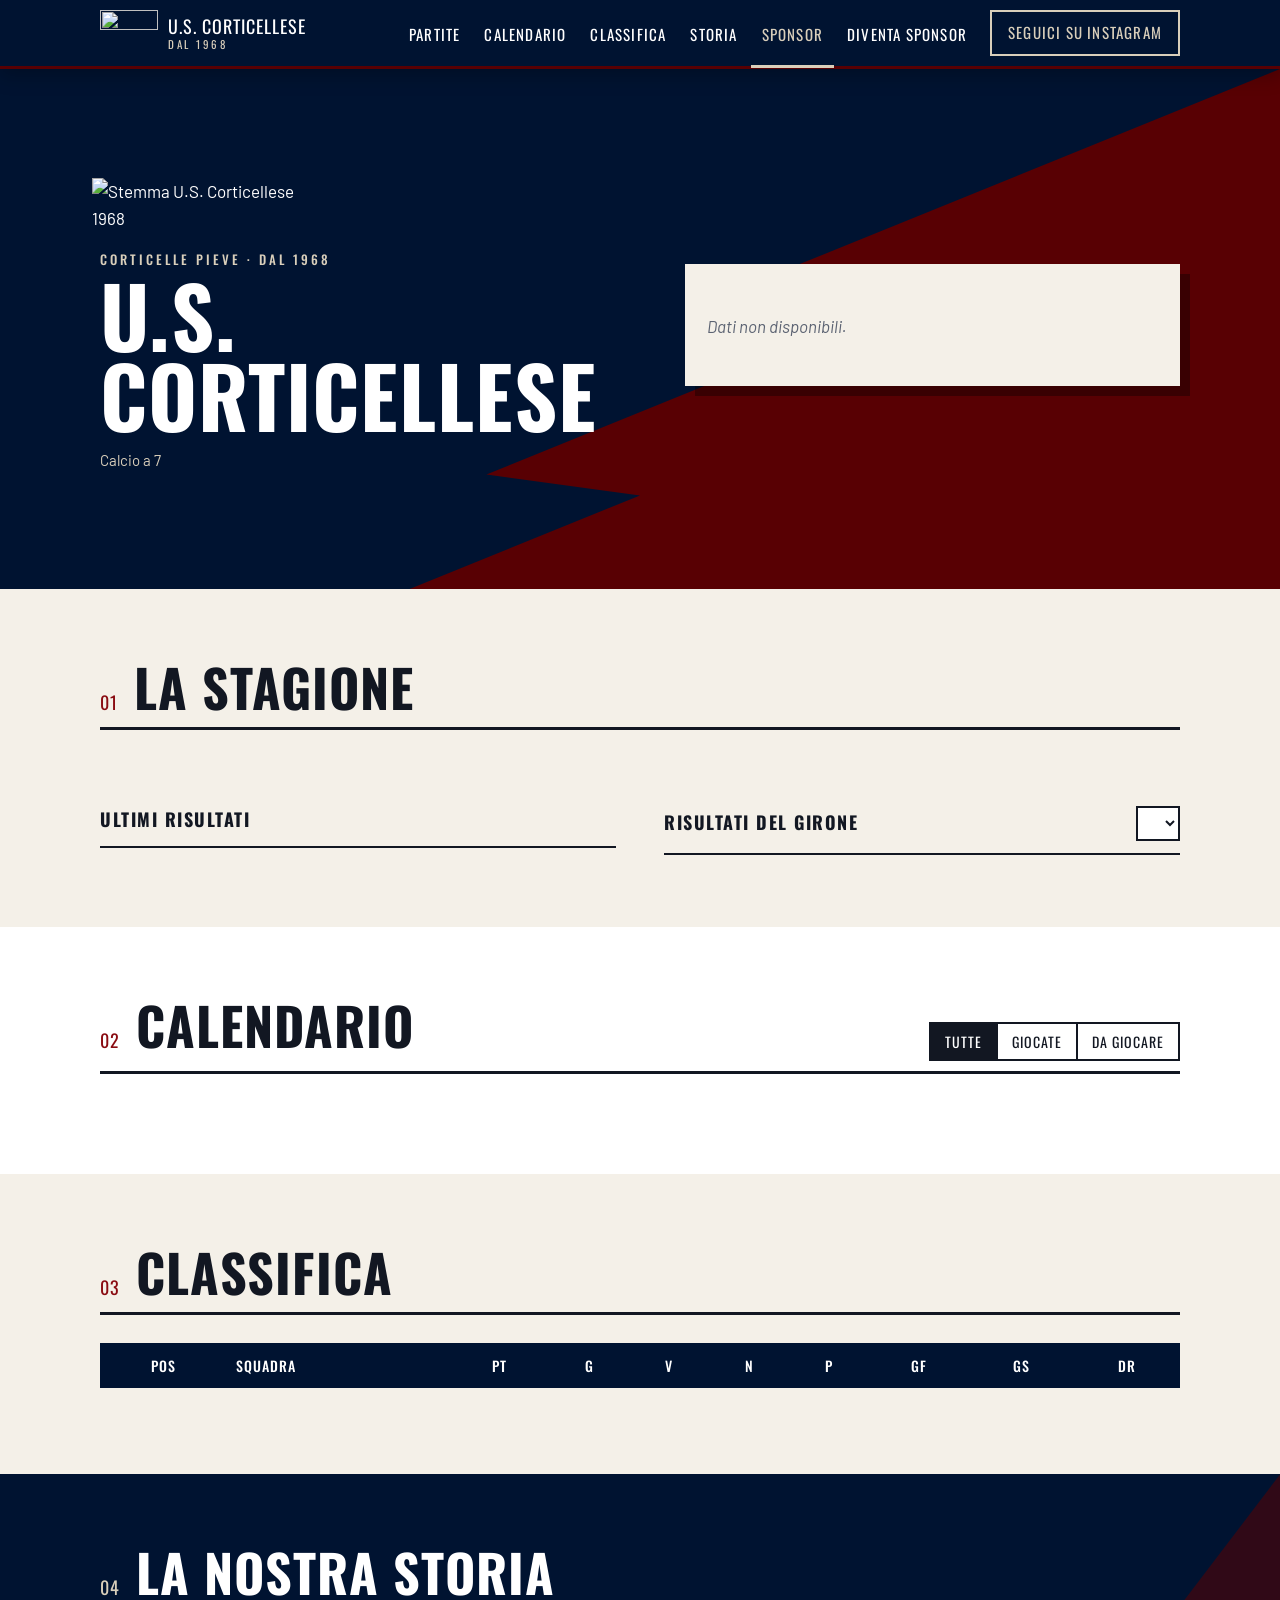
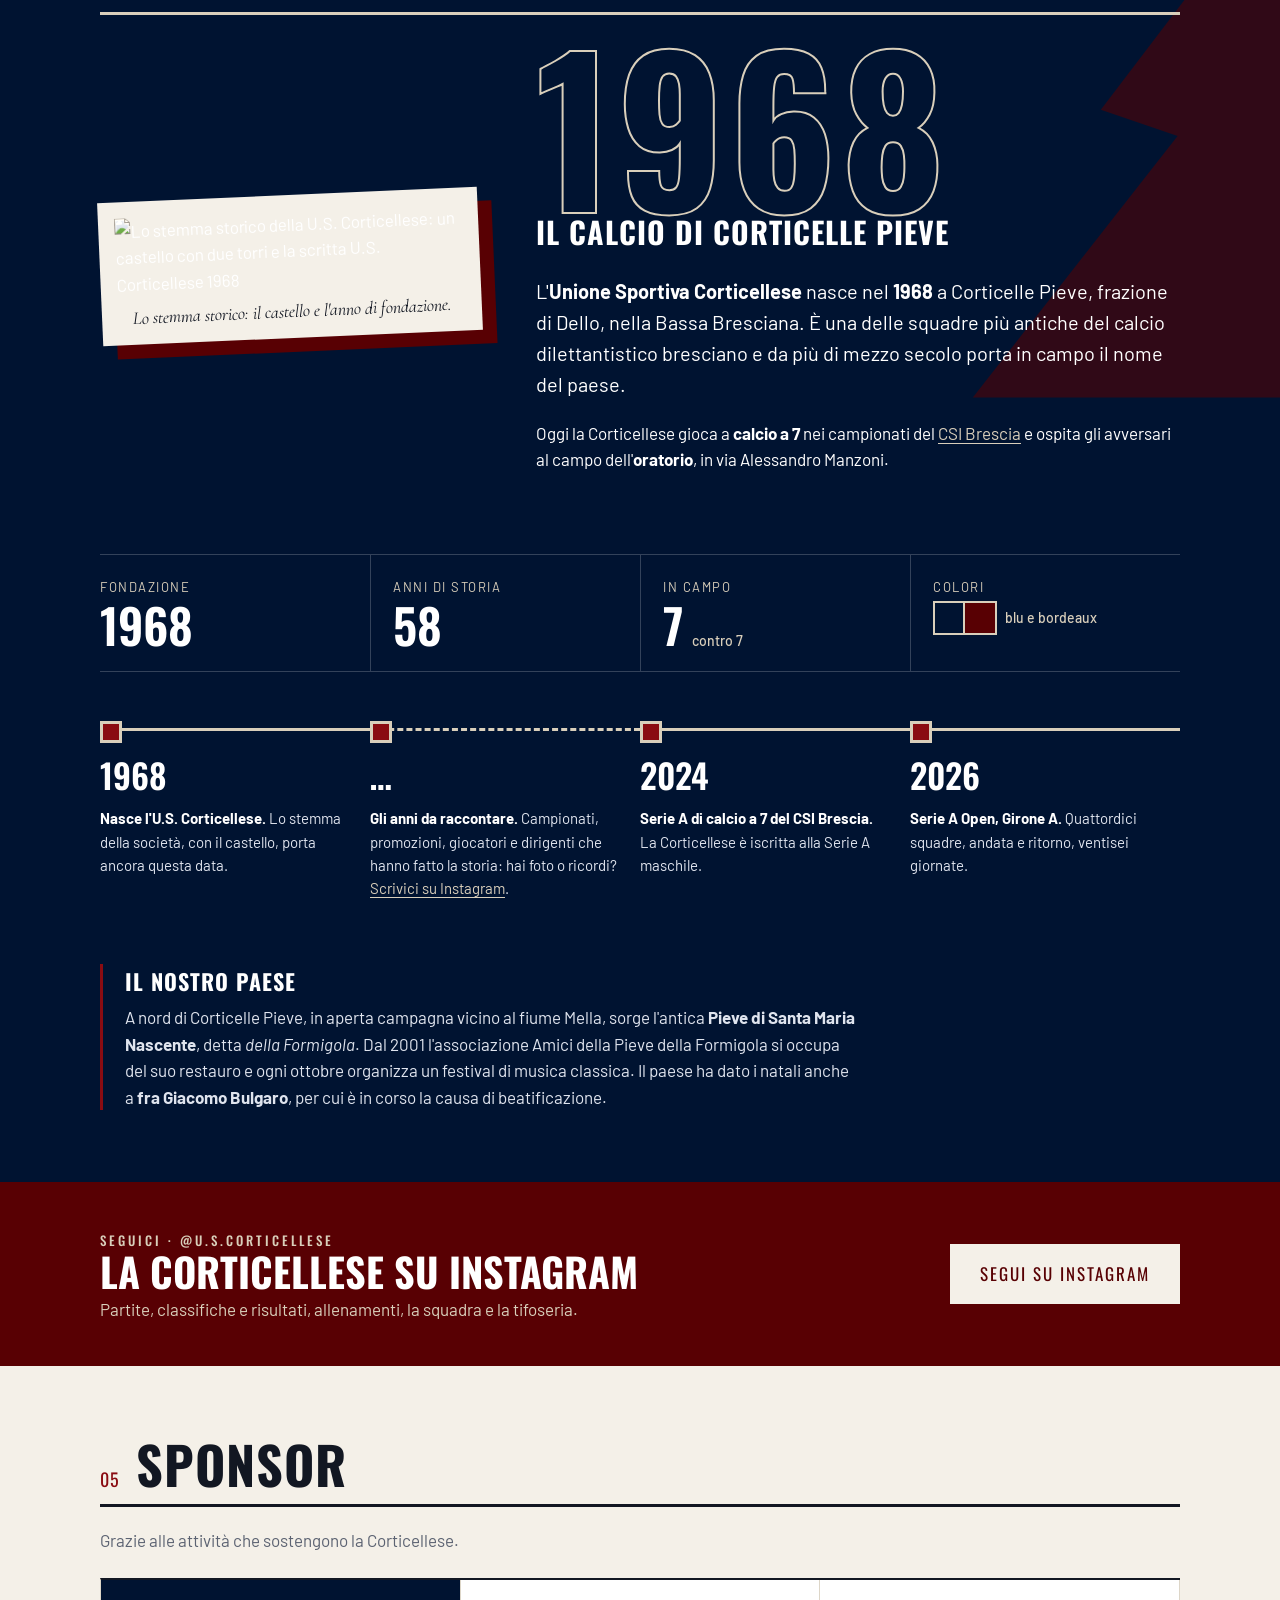
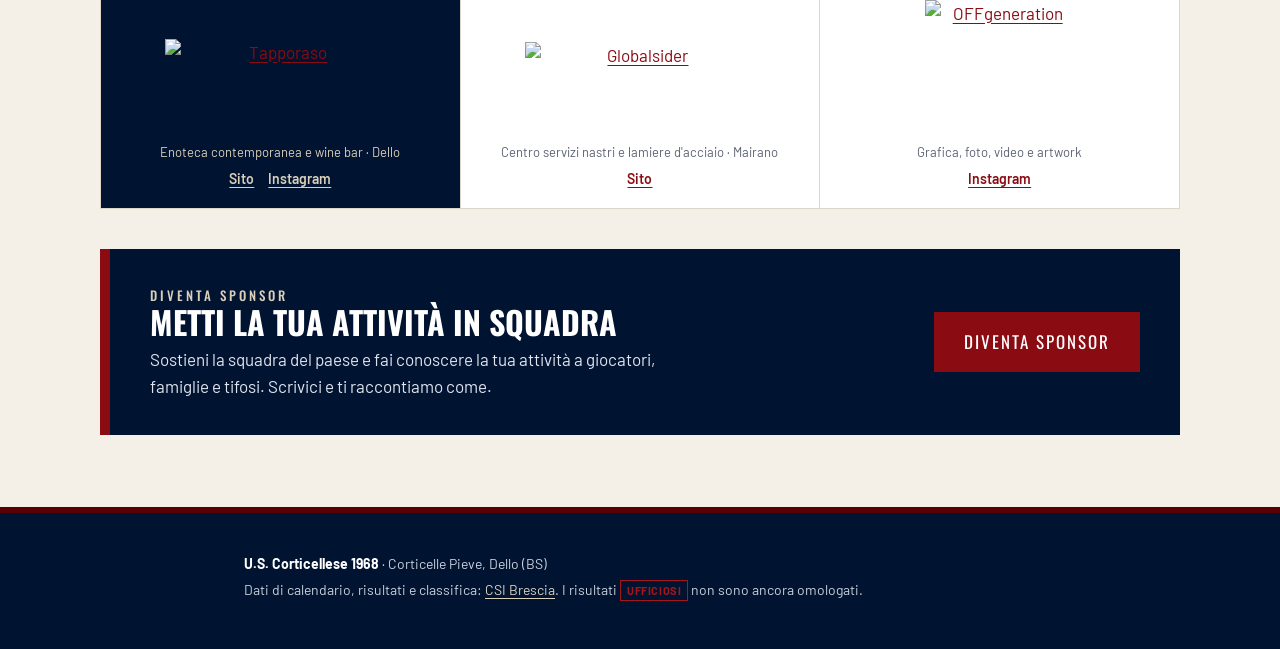
==== index.html @ a5ff7371 "Add files via upload" ====
<!doctype html>
<html lang="it">
<head>
  <meta charset="utf-8">
  <meta name="viewport" content="width=device-width, initial-scale=1">
  <title>U.S. Corticellese 1968 · Calcio a 7</title>
  <meta name="description" content="U.S. Corticellese, la squadra di calcio a 7 di Corticelle Pieve dal 1968: partite, risultati, classifica e sponsor.">
  <meta name="theme-color" content="#001331">
  <link rel="icon" href="assets/stemma.png">
  <link rel="preconnect" href="https://fonts.googleapis.com">
  <link rel="preconnect" href="https://fonts.gstatic.com" crossorigin>
  <link href="https://fonts.googleapis.com/css2?family=Oswald:wght@500;600;700&family=Barlow:wght@400;500;600;700&family=Cormorant+Garamond:ital,wght@1,600&display=swap" rel="stylesheet">
  <link rel="stylesheet" href="style.css">
</head>
<body>

  <!-- ============ MENU ============ -->
  <nav class="menu-alto" aria-label="Menu principale">
    <div class="contenitore menu-riga">
      <a class="menu-marchio" href="#" aria-label="Torna su">
        <img src="assets/stemma.png" alt="" width="66" height="52">
        <span>U.S. Corticellese<small>dal 1968</small></span>
      </a>
      <button class="menu-apri" type="button" aria-expanded="false" aria-controls="voci-menu">
        <span class="hamburger" aria-hidden="true"><span></span><span></span><span></span></span>
        Menu
      </button>
      <ul class="menu-voci" id="voci-menu">
        <li><a href="#stagione">Partite</a></li>
        <li><a href="#calendario">Calendario</a></li>
        <li><a href="#classifica">Classifica</a></li>
        <li><a href="#chi-siamo">Storia</a></li>
        <li><a href="#sponsor">Sponsor</a></li>
        <li><a href="#diventa-sponsor">Diventa sponsor</a></li>
        <li class="voce-insta"><a href="https://www.instagram.com/u.s.corticellese/" target="_blank" rel="noopener">Seguici su Instagram</a></li>
      </ul>
    </div>
  </nav>

  <!-- ============ APERTURA ============ -->
  <header class="apertura">
    <div class="fulmine" aria-hidden="true"></div>
    <div class="contenitore apertura-griglia">
      <div class="apertura-nome">
        <img class="stemma" src="assets/stemma.png" alt="Stemma U.S. Corticellese 1968">
        <p class="occhiello">Corticelle Pieve · dal 1968</p>
        <h1>U.S. Corticellese</h1>
        <p class="campionato" id="campionato">Calcio a 7</p>
      </div>
      <div class="prossima" id="prossima-partita" aria-live="polite"></div>
    </div>
  </header>

  <main>
    <!-- ============ STAGIONE ============ -->
    <section id="stagione" class="sezione">
      <div class="contenitore">
        <header class="titolo-sezione">
          <span class="numero-sezione">01</span>
          <h2>La stagione</h2>
        </header>
        <div id="numeri" class="numeri"></div>

        <div class="due-colonne">
          <div>
            <h3 class="sottotitolo">Ultimi risultati</h3>
            <ol id="ultimi" class="partite"></ol>
          </div>
          <div>
            <div class="riga-titolo">
              <h3 class="sottotitolo">Risultati del girone</h3>
              <select id="scegli-giornata" aria-label="Scegli la giornata"></select>
            </div>
            <ol id="lista-giornata" class="partite girone"></ol>
          </div>
        </div>
      </div>
    </section>

    <!-- ============ CALENDARIO ============ -->
    <section id="calendario" class="sezione chiara">
      <div class="contenitore">
        <header class="titolo-sezione">
          <span class="numero-sezione">02</span>
          <h2>Calendario</h2>
          <div class="filtri" role="group" aria-label="Filtra partite">
            <button type="button" data-filtro="tutte" class="attivo">Tutte</button>
            <button type="button" data-filtro="giocate">Giocate</button>
            <button type="button" data-filtro="dagiocare">Da giocare</button>
          </div>
        </header>
        <ol id="lista-calendario" class="partite calendario"></ol>
      </div>
    </section>

    <!-- ============ CLASSIFICA ============ -->
    <section id="classifica" class="sezione">
      <div class="contenitore">
        <header class="titolo-sezione">
          <span class="numero-sezione">03</span>
          <h2>Classifica</h2>
        </header>
        <div class="tabella-scroll">
          <table class="classifica">
            <thead>
              <tr>
                <th scope="col">Pos</th>
                <th scope="col" class="sx">Squadra</th>
                <th scope="col" title="Punti">Pt</th>
                <th scope="col" title="Giocate">G</th>
                <th scope="col" title="Vinte">V</th>
                <th scope="col" title="Pareggiate">N</th>
                <th scope="col" title="Perse">P</th>
                <th scope="col" class="opz" title="Gol fatti">GF</th>
                <th scope="col" class="opz" title="Gol subiti">GS</th>
                <th scope="col" title="Differenza reti">DR</th>
              </tr>
            </thead>
            <tbody id="righe-classifica"></tbody>
          </table>
        </div>
        <p class="nota" id="nota-classifica"></p>
      </div>
    </section>

    <!-- ============ CHI SIAMO ============ -->
    <section id="chi-siamo" class="sezione storia">
      <div class="contenitore">
        <header class="titolo-sezione chiaro">
          <span class="numero-sezione">04</span>
          <h2>La nostra storia</h2>
        </header>

        <div class="storia-apertura">
          <figure class="cimelio">
            <img src="assets/stemma-storico.jpg" alt="Lo stemma storico della U.S. Corticellese: un castello con due torri e la scritta U.S. Corticellese 1968">
            <figcaption>Lo stemma storico: il castello e l'anno di fondazione.</figcaption>
          </figure>
          <div class="storia-testo">
            <p class="anno-grande" aria-hidden="true">1968</p>
            <h3>Il calcio di Corticelle Pieve</h3>
            <p class="attacco">L'<strong>Unione Sportiva Corticellese</strong> nasce nel <strong>1968</strong> a Corticelle Pieve,
              frazione di Dello, nella Bassa Bresciana. È una delle squadre più antiche del calcio dilettantistico
              bresciano e da più di mezzo secolo porta in campo il nome del paese.</p>
            <p>Oggi la Corticellese gioca a <strong>calcio a 7</strong> nei campionati del
              <a href="https://csibrescia.it/attivita-sportive/calcio-a-7/open/" target="_blank" rel="noopener">CSI Brescia</a>
              e ospita gli avversari al campo dell'<strong>oratorio</strong>, in via Alessandro Manzoni.</p>
          </div>
        </div>

        <dl class="cifre">
          <div><dt>Fondazione</dt><dd>1968</dd></div>
          <div><dt>Anni di storia</dt><dd id="anni-storia">58</dd></div>
          <div><dt>In campo</dt><dd>7<small>contro 7</small></dd></div>
          <div><dt>Colori</dt><dd class="colori"><span class="blu"></span><span class="bordeaux"></span><small>blu e bordeaux</small></dd></div>
        </dl>

        <ol class="linea-tempo">
          <li>
            <span class="tappa">1968</span>
            <p><strong>Nasce l'U.S. Corticellese.</strong> Lo stemma della società, con il castello, porta ancora questa data.</p>
          </li>
          <li class="da-scrivere">
            <span class="tappa">…</span>
            <p><strong>Gli anni da raccontare.</strong> Campionati, promozioni, giocatori e dirigenti che hanno fatto la storia:
              hai foto o ricordi? <a href="https://www.instagram.com/u.s.corticellese/" target="_blank" rel="noopener">Scrivici su Instagram</a>.</p>
            <!-- Aggiungi qui altre tappe copiando un <li> come quello del 1968 -->
          </li>
          <li>
            <span class="tappa">2024</span>
            <p><strong>Serie A di calcio a 7 del CSI Brescia.</strong> La Corticellese è iscritta alla Serie A maschile.</p>
          </li>
          <li>
            <span class="tappa">2026</span>
            <p><strong>Serie A Open, Girone A.</strong> Quattordici squadre, andata e ritorno, ventisei giornate.</p>
          </li>
        </ol>

        <div class="paese">
          <h3>Il nostro paese</h3>
          <p>A nord di Corticelle Pieve, in aperta campagna vicino al fiume Mella, sorge l'antica
            <strong>Pieve di Santa Maria Nascente</strong>, detta <em>della Formigola</em>.
            Dal 2001 l'associazione Amici della Pieve della Formigola si occupa del suo restauro
            e ogni ottobre organizza un festival di musica classica.
            Il paese ha dato i natali anche a <strong>fra Giacomo Bulgaro</strong>, per cui è in corso la causa di beatificazione.</p>
        </div>
      </div>
    </section>

    <!-- ============ INSTAGRAM ============ -->
    <section class="fascia-fb">
      <div class="contenitore fascia-riga">
        <div>
          <p class="occhiello">Seguici · @u.s.corticellese</p>
          <h2>La Corticellese su Instagram</h2>
          <p>Partite, classifiche e risultati, allenamenti, la squadra e la tifoseria.</p>
        </div>
        <a class="bottone chiaro" href="https://www.instagram.com/u.s.corticellese/" target="_blank" rel="noopener">Segui su Instagram</a>
      </div>
    </section>

    <!-- ============ SPONSOR ============ -->
    <section id="sponsor" class="sezione">
      <div class="contenitore">
        <header class="titolo-sezione">
          <span class="numero-sezione">05</span>
          <h2>Sponsor</h2>
        </header>
        <p class="intro-sponsor">Grazie alle attività che sostengono la Corticellese.</p>

        <!-- Per aggiungere uno sponsor copia un <li>; metti il logo in assets/.
             Se il logo è chiaro (bianco), aggiungi class="scuro" al <li> per avere lo sfondo blu. -->
        <ul class="sponsor">
          <li class="scuro">
            <a class="logo-link" href="https://tapporaso.it" target="_blank" rel="noopener">
              <img class="logo" src="assets/logo-tapporaso.png" alt="Tapporaso" width="1024" height="320">
            </a>
            <span class="settore">Enoteca contemporanea e wine bar · Dello</span>
            <span class="link">
              <a href="https://tapporaso.it" target="_blank" rel="noopener">Sito</a>
              <a href="https://www.instagram.com/tapporaso/" target="_blank" rel="noopener">Instagram</a>
            </span>
          </li>
          <li>
            <a class="logo-link" href="https://globalsider.it" target="_blank" rel="noopener">
              <img class="logo" src="assets/logo-globalsider.svg" alt="Globalsider" width="280" height="80">
            </a>
            <span class="settore">Centro servizi nastri e lamiere d'acciaio · Mairano</span>
            <span class="link">
              <a href="https://globalsider.it" target="_blank" rel="noopener">Sito</a>
            </span>
          </li>
          <li>
            <a class="logo-link" href="https://www.instagram.com/offgeneration/" target="_blank" rel="noopener">
              <img class="logo quadrato" src="assets/logo-offgeneration.jpg" alt="OFFgeneration" width="150" height="150">
            </a>
            <span class="settore">Grafica, foto, video e artwork</span>
            <span class="link">
              <a href="https://www.instagram.com/offgeneration/" target="_blank" rel="noopener">Instagram</a>
            </span>
          </li>
        </ul>

        <div class="diventa-sponsor" id="diventa-sponsor">
          <div>
            <p class="occhiello">Diventa sponsor</p>
            <h3>Metti la tua attività in squadra</h3>
            <p>Sostieni la squadra del paese e fai conoscere la tua attività a giocatori, famiglie e tifosi.
              Scrivici e ti raccontiamo come.</p>
          </div>
          <a class="bottone" href="mailto:piede14@yahoo.it?subject=Sponsorizzazione%20U.S.%20Corticellese&amp;body=Buongiorno%2C%0D%0Avorrei%20informazioni%20per%20diventare%20sponsor%20della%20U.S.%20Corticellese.%0D%0A%0D%0ANome%20attivit%C3%A0%3A%0D%0ATelefono%3A%0D%0A">Diventa sponsor</a>
        </div>
      </div>
    </section>
  </main>

  <footer class="piede">
    <div class="contenitore piede-riga">
      <img src="assets/stemma.png" alt="" class="piede-stemma">
      <div>
        <p><strong>U.S. Corticellese 1968</strong> · Corticelle Pieve, Dello (BS)</p>
        <p>Dati di calendario, risultati e classifica:
          <a id="fonte" href="https://risultati.csi.brescia.it/" target="_blank" rel="noopener">CSI Brescia</a>.
          I risultati <span class="etichetta ufficioso">ufficiosi</span> non sono ancora omologati.</p>
        <p id="aggiornato"></p>
      </div>
    </div>
  </footer>

  <script src="data/dati.js"></script>
  <script src="app.js"></script>
</body>
</html>
---- style.css ----
/* =========================================================
   U.S. Corticellese 1968 — colori presi dalla grafica sociale
   ========================================================= */
:root {
  --blu: #001331;          /* blu profondo */
  --blu-2: #0a2550;
  --bordeaux: #580003;
  --bordeaux-vivo: #8a0c12;
  --pietra: #d9cfbb;       /* il beige della scritta sullo stemma */
  --carta: #f4f0e8;
  --bianco: #ffffff;
  --inchiostro: #121722;
  --tenue: #5c6372;
  --riga: #ddd6c8;
  --vinta: #1d7a45;
  --pari: #a7801f;
  --persa: #a5161c;
  --display: "Oswald", "Arial Narrow", "Helvetica Neue", sans-serif;
  --testo: "Barlow", "Helvetica Neue", Arial, sans-serif;
  --serif: "Cormorant Garamond", Georgia, serif;
}

* { box-sizing: border-box; }
html { scroll-behavior: smooth; }
body {
  margin: 0; background: var(--carta); color: var(--inchiostro);
  font-family: var(--testo); font-size: 17px; line-height: 1.55;
}
img { max-width: 100%; display: block; }
a { color: var(--bordeaux-vivo); text-underline-offset: 3px; }

.contenitore { max-width: 1120px; margin: 0 auto; padding: 0 20px; }

.occhiello {
  font-family: var(--display); text-transform: uppercase; letter-spacing: 3px;
  font-size: 13px; font-weight: 500; margin: 0 0 6px; color: var(--pietra);
}

/* ---------- Apertura con il fulmine ---------- */
.apertura { position: relative; background: var(--blu); color: var(--bianco); overflow: hidden; }
.fulmine {
  position: absolute; inset: 0; background: var(--bordeaux);
  /* stessa saetta della grafica sociale */
  clip-path: polygon(100% 0, 62% 38%, 74% 42%, 38% 78%, 50% 82%, 32% 100%, 100% 100%);
}
.apertura-griglia {
  position: relative; display: grid; grid-template-columns: 1.1fr 1fr; gap: 40px;
  align-items: center; padding-top: 48px; padding-bottom: 56px; min-height: 520px;
}
.apertura .stemma { width: 230px; margin: 0 0 18px -8px; }
.apertura h1 {
  font-family: var(--display); font-weight: 700; text-transform: uppercase;
  font-size: clamp(44px, 7vw, 84px); line-height: 0.95; margin: 0; letter-spacing: 1px;
}
.apertura .campionato { margin: 14px 0 0; color: var(--pietra); font-size: 15px; max-width: 34ch; }

/* Prossima partita: un biglietto */
.prossima {
  background: var(--carta); color: var(--inchiostro);
  box-shadow: 10px 10px 0 rgb(0 0 0 / 0.35); position: relative;
}
.prossima .testa {
  background: var(--blu); color: var(--bianco); display: flex; justify-content: space-between; gap: 10px;
  padding: 10px 18px; font-family: var(--display); text-transform: uppercase; letter-spacing: 2px; font-size: 13px;
}
.prossima .corpo { padding: 20px 22px 18px; }
.prossima .quando { font-family: var(--display); font-size: 22px; text-transform: uppercase; margin: 0; }
.prossima .ora { color: var(--bordeaux-vivo); }
.prossima .sfida { margin: 16px 0; border-top: 2px solid var(--inchiostro); border-bottom: 2px solid var(--inchiostro); }
.prossima .sfida div {
  display: flex; justify-content: space-between; align-items: baseline; gap: 10px; padding: 8px 0;
  font-family: var(--display); font-size: 26px; font-weight: 600; text-transform: uppercase; line-height: 1.1;
}
.prossima .sfida div + div { border-top: 1px dashed var(--riga); }
.prossima .sfida small { font-family: var(--testo); font-size: 12px; font-weight: 600; color: var(--tenue); letter-spacing: 1px; }
.prossima .noi { color: var(--bordeaux-vivo); }
.prossima .campo { font-size: 14px; color: var(--tenue); margin: 0; }
.prossima .conto {
  position: absolute; bottom: -16px; right: 18px; background: var(--bordeaux-vivo); color: var(--bianco);
  font-family: var(--display); text-transform: uppercase; font-size: 14px; letter-spacing: 1px;
  padding: 6px 12px; transform: rotate(3deg);
}

/* ---------- Menu in alto ---------- */
.menu-alto {
  position: sticky; top: 0; z-index: 20; background: var(--blu);
  border-bottom: 3px solid var(--bordeaux); box-shadow: 0 6px 18px rgb(0 0 0 / 0.25);
}
.menu-riga { display: flex; align-items: center; gap: 20px; min-height: 66px; }
.menu-marchio {
  display: flex; align-items: center; gap: 10px; color: var(--bianco); text-decoration: none; flex-shrink: 0;
}
.menu-marchio img { width: 58px; height: auto; }
.menu-marchio span {
  font-family: var(--display); text-transform: uppercase; font-size: 18px; letter-spacing: 1px; line-height: 1;
}
.menu-marchio small { display: block; font-size: 11px; letter-spacing: 2.5px; color: var(--pietra); margin-top: 4px; }
.menu-voci { list-style: none; margin: 0 0 0 auto; padding: 0; display: flex; align-items: center; gap: 2px; }
.menu-voci a {
  display: block; color: var(--bianco); text-decoration: none; font-family: var(--display); text-transform: uppercase;
  letter-spacing: 1.2px; font-size: 15px; padding: 22px 11px 19px; white-space: nowrap;
  border-bottom: 3px solid transparent; margin-bottom: -3px;
}
.menu-voci a:hover, .menu-voci a.attiva { border-bottom-color: var(--pietra); color: var(--pietra); }
.menu-voci .voce-insta a {
  margin: 0 0 0 10px; padding: 9px 16px; border: 2px solid var(--pietra); color: var(--pietra);
}
.menu-voci .voce-insta a:hover { background: var(--pietra); color: var(--blu); }
.menu-apri {
  display: none; margin-left: auto; align-items: center; gap: 10px; background: transparent; color: var(--bianco);
  border: 2px solid rgb(255 255 255 / 0.35); font-family: var(--display); text-transform: uppercase; letter-spacing: 1.5px;
  font-size: 15px; padding: 8px 14px; cursor: pointer;
}
.hamburger { display: grid; gap: 4px; width: 20px; }
.hamburger span { height: 2px; background: currentColor; transition: transform 0.2s ease, opacity 0.2s ease; }
.menu-apri[aria-expanded="true"] .hamburger span:nth-child(1) { transform: translateY(6px) rotate(45deg); }
.menu-apri[aria-expanded="true"] .hamburger span:nth-child(2) { opacity: 0; }
.menu-apri[aria-expanded="true"] .hamburger span:nth-child(3) { transform: translateY(-6px) rotate(-45deg); }

@media (max-width: 1060px) {
  .menu-apri { display: inline-flex; }
  .menu-voci {
    display: none; position: absolute; left: 0; right: 0; top: 100%;
    flex-direction: column; align-items: stretch; gap: 0; margin: 3px 0 0;
    background: var(--blu); border-bottom: 4px solid var(--bordeaux); padding: 6px 0 14px;
  }
  .menu-alto.aperto .menu-voci { display: flex; }
  .menu-voci a {
    padding: 14px 20px; border-bottom: 1px solid rgb(255 255 255 / 0.08); margin: 0; font-size: 18px;
  }
  .menu-voci a:hover, .menu-voci a.attiva { border-bottom-color: rgb(255 255 255 / 0.08); background: rgb(255 255 255 / 0.05); }
  .menu-voci .voce-insta a { margin: 14px 20px 0; text-align: center; }
}
@media (max-width: 420px) {
  .menu-marchio span { font-size: 15px; }
  .menu-marchio img { width: 48px; }
}

/* ---------- Sezioni ---------- */
.sezione { padding: 72px 0; scroll-margin-top: 80px; }
#diventa-sponsor { scroll-margin-top: 100px; }
.sezione.chiara { background: var(--bianco); }
.titolo-sezione {
  display: flex; align-items: baseline; gap: 16px; flex-wrap: wrap;
  border-bottom: 3px solid var(--inchiostro); padding-bottom: 10px; margin-bottom: 28px;
}
.numero-sezione { font-family: var(--display); color: var(--bordeaux-vivo); font-size: 18px; letter-spacing: 1px; }
.titolo-sezione h2 {
  font-family: var(--display); text-transform: uppercase; font-size: clamp(34px, 5vw, 52px);
  line-height: 1; margin: 0; letter-spacing: 1px;
}
.titolo-sezione .filtri { margin-left: auto; }
.sottotitolo {
  font-family: var(--display); text-transform: uppercase; letter-spacing: 1.5px; font-size: 18px; margin: 0 0 12px;
}
.riga-titolo { display: flex; justify-content: space-between; align-items: center; gap: 12px; margin-bottom: 12px; }
.riga-titolo .sottotitolo { margin: 0; }
select {
  font: inherit; font-size: 14px; color: var(--inchiostro); background: var(--bianco);
  border: 2px solid var(--inchiostro); border-radius: 0; padding: 6px 10px;
}

/* Numeri della stagione */
.numeri {
  display: grid; grid-template-columns: repeat(5, 1fr); background: var(--blu); color: var(--bianco); margin-bottom: 48px;
}
.numeri > div { padding: 22px 22px 18px; border-left: 1px solid rgb(255 255 255 / 0.14); }
.numeri > div:first-child { border-left: 0; background: var(--bordeaux); }
.numeri .valore { font-family: var(--display); font-size: 46px; font-weight: 600; line-height: 1; }
.numeri .valore sup { font-size: 20px; }
.numeri .didascalia { font-size: 13px; color: var(--pietra); text-transform: uppercase; letter-spacing: 1px; margin-top: 6px; }
.forma { display: flex; gap: 4px; margin-top: 8px; }

.due-colonne { display: grid; grid-template-columns: 1fr 1fr; gap: 48px; }

/* Partite */
.partite { list-style: none; margin: 0; padding: 0; border-top: 2px solid var(--inchiostro); }
.partita {
  display: grid; grid-template-columns: 88px 1fr 34px; gap: 14px; align-items: center;
  padding: 12px 0; border-bottom: 1px solid var(--riga);
}
.partita .data { font-family: var(--display); text-transform: uppercase; font-size: 15px; line-height: 1.15; }
.partita .data small { display: block; font-family: var(--testo); font-size: 13px; color: var(--tenue); text-transform: none; }
.partita .squadre { min-width: 0; }
.partita .riga-squadra { display: flex; justify-content: space-between; gap: 10px; font-weight: 500; }
.partita .nome { overflow: hidden; text-overflow: ellipsis; white-space: nowrap; }
.partita .nome.noi { font-weight: 700; color: var(--bordeaux-vivo); }
.partita .gol { font-family: var(--display); font-weight: 600; font-size: 19px; line-height: 1.25; }
.partita .extra { grid-column: 2 / -1; font-size: 13px; color: var(--tenue); display: flex; flex-wrap: wrap; gap: 4px 10px; }
.partita.nascosta { display: none; }
.girone .partita { grid-template-columns: 1fr; padding: 10px 0; }
.girone .partita .extra { grid-column: auto; }
.vuoto { color: var(--tenue); font-style: italic; padding: 12px 0; }

.calendario { display: grid; grid-template-columns: 1fr 1fr; column-gap: 48px; border-top: 0; }
.calendario .partita { border-top: 0; }
.calendario .partita.giocata .data { color: var(--tenue); }

.esito {
  width: 30px; height: 30px; display: grid; place-items: center; color: var(--bianco);
  font-family: var(--display); font-weight: 600; font-size: 15px;
}
.esito.V { background: var(--vinta); }
.esito.N { background: var(--pari); }
.esito.P { background: var(--persa); }
.forma .esito { width: 26px; height: 26px; font-size: 13px; }

.etichetta {
  display: inline-block; font-size: 11px; font-weight: 700; text-transform: uppercase; letter-spacing: 0.6px;
  padding: 1px 6px; border: 1px solid currentColor;
}
.etichetta.ufficioso { color: var(--persa); }
.etichetta.spostata { color: var(--pari); }

/* Filtri */
.filtri { display: inline-flex; border: 2px solid var(--inchiostro); }
.filtri button {
  border: 0; background: transparent; color: var(--inchiostro); font-family: var(--display); text-transform: uppercase;
  letter-spacing: 1px; font-size: 14px; padding: 7px 14px; cursor: pointer;
}
.filtri button + button { border-left: 2px solid var(--inchiostro); }
.filtri button.attivo { background: var(--inchiostro); color: var(--bianco); }

/* Classifica */
.tabella-scroll { overflow-x: auto; }
.classifica { width: 100%; border-collapse: collapse; font-variant-numeric: tabular-nums; background: var(--bianco); }
.classifica th {
  background: var(--blu); color: var(--bianco); font-family: var(--display); font-weight: 500;
  text-transform: uppercase; letter-spacing: 1px; font-size: 14px; padding: 12px 10px;
}
.classifica td { padding: 11px 10px; text-align: center; border-bottom: 1px solid var(--riga); }
.classifica .sx { text-align: left; }
.classifica td.pos { font-family: var(--display); font-size: 18px; color: var(--tenue); }
.classifica td.punti { font-family: var(--display); font-size: 20px; font-weight: 600; }
.classifica tbody tr:nth-child(even) td { background: #faf8f3; }
.classifica tr.noi td { background: var(--bordeaux) !important; color: var(--bianco); font-weight: 700; }
.classifica tr.noi td.pos { color: var(--pietra); }
.nota { font-size: 14px; color: var(--tenue); }

/* ---------- Chi siamo ---------- */
.storia { background: var(--blu); color: var(--bianco); position: relative; overflow: hidden; }
.storia::before {
  content: ""; position: absolute; inset: 0; background: var(--bordeaux); opacity: 0.55;
  clip-path: polygon(100% 0, 86% 18%, 92% 20%, 76% 40%, 100% 40%);
}
.storia .contenitore { position: relative; }
.titolo-sezione.chiaro { border-bottom-color: var(--pietra); }
.titolo-sezione.chiaro .numero-sezione { color: var(--pietra); }
.storia a { color: var(--pietra); }

.storia-apertura { display: grid; grid-template-columns: 380px 1fr; gap: 56px; align-items: center; }
.cimelio {
  margin: 0; background: var(--carta); padding: 16px 16px 12px; transform: rotate(-2.5deg);
  box-shadow: 14px 14px 0 var(--bordeaux);
}
.cimelio img { filter: sepia(0.25) contrast(1.05); }
.cimelio figcaption {
  font-family: var(--serif); font-style: italic; font-size: 18px; color: var(--inchiostro); margin-top: 8px; text-align: center;
}
.storia-testo { position: relative; }
.anno-grande {
  font-family: var(--display); font-weight: 700; font-size: clamp(110px, 16vw, 200px); line-height: 0.8; margin: 0 0 6px;
  color: transparent; -webkit-text-stroke: 2px var(--pietra); letter-spacing: 4px;
}
.storia-testo h3 { font-family: var(--display); text-transform: uppercase; font-size: 30px; margin: 0 0 12px; letter-spacing: 1px; }
.storia-testo .attacco { font-size: 20px; }

.cifre {
  display: grid; grid-template-columns: repeat(4, 1fr); margin: 64px 0 0; border-top: 1px solid rgb(255 255 255 / 0.2);
  border-bottom: 1px solid rgb(255 255 255 / 0.2);
}
.cifre > div { padding: 22px 0 22px 22px; border-left: 1px solid rgb(255 255 255 / 0.2); }
.cifre > div:first-child { border-left: 0; padding-left: 0; }
.cifre dt { font-size: 13px; text-transform: uppercase; letter-spacing: 1.5px; color: var(--pietra); }
.cifre dd { margin: 4px 0 0; font-family: var(--display); font-size: 48px; font-weight: 600; line-height: 1; display: flex; align-items: baseline; gap: 8px; }
.cifre dd small { font-family: var(--testo); font-size: 14px; font-weight: 500; color: var(--pietra); }
.cifre .colori { align-items: center; }
.cifre .colori span { width: 34px; height: 34px; border: 2px solid var(--pietra); display: inline-block; }
.cifre .colori .blu { background: var(--blu); }
.cifre .colori .bordeaux { background: var(--bordeaux); margin-left: -12px; }

.linea-tempo { list-style: none; margin: 56px 0 0; padding: 0; display: grid; grid-template-columns: repeat(4, 1fr); gap: 0; }
.linea-tempo li { border-top: 3px solid var(--pietra); padding: 18px 20px 0 0; position: relative; }
.linea-tempo li::before {
  content: ""; position: absolute; top: -10px; left: 0; width: 16px; height: 16px; background: var(--bordeaux-vivo);
  border: 3px solid var(--pietra);
}
.linea-tempo .tappa { font-family: var(--display); font-size: 34px; font-weight: 600; }
.linea-tempo p { margin: 6px 0 0; font-size: 15px; color: #dfe4ee; }
.linea-tempo strong { color: var(--bianco); }
.linea-tempo .da-scrivere { border-top-style: dashed; }

.paese { margin-top: 64px; max-width: 760px; border-left: 3px solid var(--bordeaux-vivo); padding-left: 22px; }
.paese h3 { font-family: var(--display); text-transform: uppercase; letter-spacing: 1px; margin: 0 0 6px; font-size: 22px; }
.paese p { margin: 0; color: #dfe4ee; }

/* ---------- Fascia Facebook ---------- */
.fascia-fb { background: var(--bordeaux); color: var(--bianco); padding: 44px 0; }
.fascia-riga { display: flex; align-items: center; justify-content: space-between; gap: 24px; flex-wrap: wrap; }
.fascia-fb h2 { font-family: var(--display); text-transform: uppercase; font-size: clamp(28px, 4vw, 40px); margin: 0; line-height: 1.05; }
.fascia-fb p { margin: 4px 0 0; color: var(--pietra); }

.bottone {
  display: inline-block; font-family: var(--display); text-transform: uppercase; letter-spacing: 2px; font-size: 17px;
  padding: 15px 28px; text-decoration: none; background: var(--bordeaux-vivo); color: var(--bianco);
  border: 2px solid var(--bordeaux-vivo); transition: transform 0.15s ease, box-shadow 0.15s ease;
}
.bottone:hover { transform: translate(-3px, -3px); box-shadow: 5px 5px 0 var(--inchiostro); }
.bottone.chiaro { background: var(--carta); color: var(--bordeaux); border-color: var(--carta); }
.bottone.chiaro:hover { box-shadow: 5px 5px 0 var(--blu); }

/* ---------- Sponsor ---------- */
.intro-sponsor { margin: -8px 0 24px; color: var(--tenue); }
.sponsor { list-style: none; margin: 0; padding: 0; display: grid; grid-template-columns: repeat(3, 1fr); border-top: 2px solid var(--inchiostro); border-left: 1px solid var(--riga); }
.sponsor li {
  background: var(--bianco); border-right: 1px solid var(--riga); border-bottom: 1px solid var(--riga);
  padding: 34px 20px 18px; display: flex; flex-direction: column; align-items: center; text-align: center; gap: 6px; min-height: 190px;
}
.sponsor .marchio {
  font-family: var(--display); font-weight: 700; text-transform: uppercase; font-size: 26px; letter-spacing: 1px;
  color: var(--blu); line-height: 1.05; flex: 1; display: flex; align-items: center;
}
.sponsor .logo-link { flex: 1; display: flex; align-items: center; justify-content: center; width: 100%; min-height: 110px; }
.sponsor .logo { width: 100%; max-width: 230px; height: auto; max-height: 90px; object-fit: contain; }
.sponsor .logo.quadrato { width: 150px; max-height: none; margin: -14px 0; }
.sponsor .settore { font-size: 13px; color: var(--tenue); }
.sponsor .link { display: flex; gap: 14px; font-size: 14px; font-weight: 600; min-height: 22px; }
.sponsor li.scuro { background: var(--blu); }
.sponsor li.scuro .settore { color: var(--pietra); }
.sponsor li.scuro .link a { color: var(--pietra); }

.diventa-sponsor {
  margin-top: 40px; background: var(--blu); color: var(--bianco); padding: 36px 40px;
  display: flex; align-items: center; justify-content: space-between; gap: 28px; flex-wrap: wrap;
  border-left: 10px solid var(--bordeaux-vivo);
}
.diventa-sponsor h3 { font-family: var(--display); text-transform: uppercase; font-size: 32px; margin: 0 0 8px; line-height: 1.05; }
.diventa-sponsor p { margin: 0; max-width: 56ch; color: #dfe4ee; }
.diventa-sponsor .occhiello { color: var(--pietra); }

/* ---------- Piede ---------- */
.piede { background: var(--blu); color: #c9cfdb; padding: 36px 0 44px; font-size: 14px; border-top: 6px solid var(--bordeaux); }
.piede-riga { display: flex; gap: 24px; align-items: center; }
.piede-stemma { width: 120px; flex-shrink: 0; }
.piede p { margin: 4px 0; }
.piede strong { color: var(--bianco); }
.piede a { color: var(--pietra); }

/* ---------- Telefono e tablet ---------- */
@media (max-width: 900px) {
  .apertura-griglia { grid-template-columns: 1fr; min-height: 0; gap: 36px; padding-top: 36px; }
  .fulmine { clip-path: polygon(100% 28%, 70% 52%, 80% 55%, 40% 82%, 52% 85%, 30% 100%, 100% 100%); }
  .numeri { grid-template-columns: repeat(2, 1fr); }
  .numeri > div { border-top: 1px solid rgb(255 255 255 / 0.14); }
  .numeri > div:last-child { grid-column: 1 / -1; }
  .due-colonne, .calendario { grid-template-columns: 1fr; }
  .storia-apertura { grid-template-columns: 1fr; gap: 40px; }
  .cimelio { max-width: 340px; }
  .cifre { grid-template-columns: repeat(2, 1fr); }
  .cifre > div:nth-child(3) { border-left: 0; padding-left: 0; }
  .cifre > div:nth-child(n+3) { border-top: 1px solid rgb(255 255 255 / 0.2); }
  .linea-tempo { grid-template-columns: 1fr; gap: 28px; }
  .sponsor { grid-template-columns: 1fr; }
}
@media (max-width: 560px) {
  body { font-size: 16px; }
  .contenitore { padding: 0 16px; }
  .apertura .stemma { width: 180px; }
  .prossima .sfida div { font-size: 21px; }
  .prossima .corpo { padding-bottom: 26px; }
  .sezione { padding: 52px 0; }
  .titolo-sezione .filtri { margin-left: 0; }
  .partita { grid-template-columns: 70px 1fr 30px; gap: 10px; }
  .classifica .opz { display: none; }
  .classifica th, .classifica td { padding: 10px 6px; }
  .cifre dd { font-size: 38px; }
  .diventa-sponsor { padding: 28px 22px; }
  .piede-riga { flex-direction: column; align-items: flex-start; }
  .apertura-griglia { padding-bottom: 72px; }
  .prossima { box-shadow: 6px 6px 0 rgb(0 0 0 / 0.35); margin-right: 6px; }
  .prossima .testa { font-size: 11px; letter-spacing: 1px; padding: 9px 14px; white-space: nowrap; }
  .cimelio { box-shadow: 8px 8px 0 var(--bordeaux); margin-right: 10px; transform: rotate(-1.5deg); }
  .sponsor li { padding: 26px 10px 16px; min-height: 160px; min-width: 0; }
  .sponsor .marchio { font-size: 19px; overflow-wrap: anywhere; }
}
/* rete di sicurezza contro lo scorrimento orizzontale */
html, body { overflow-x: clip; }
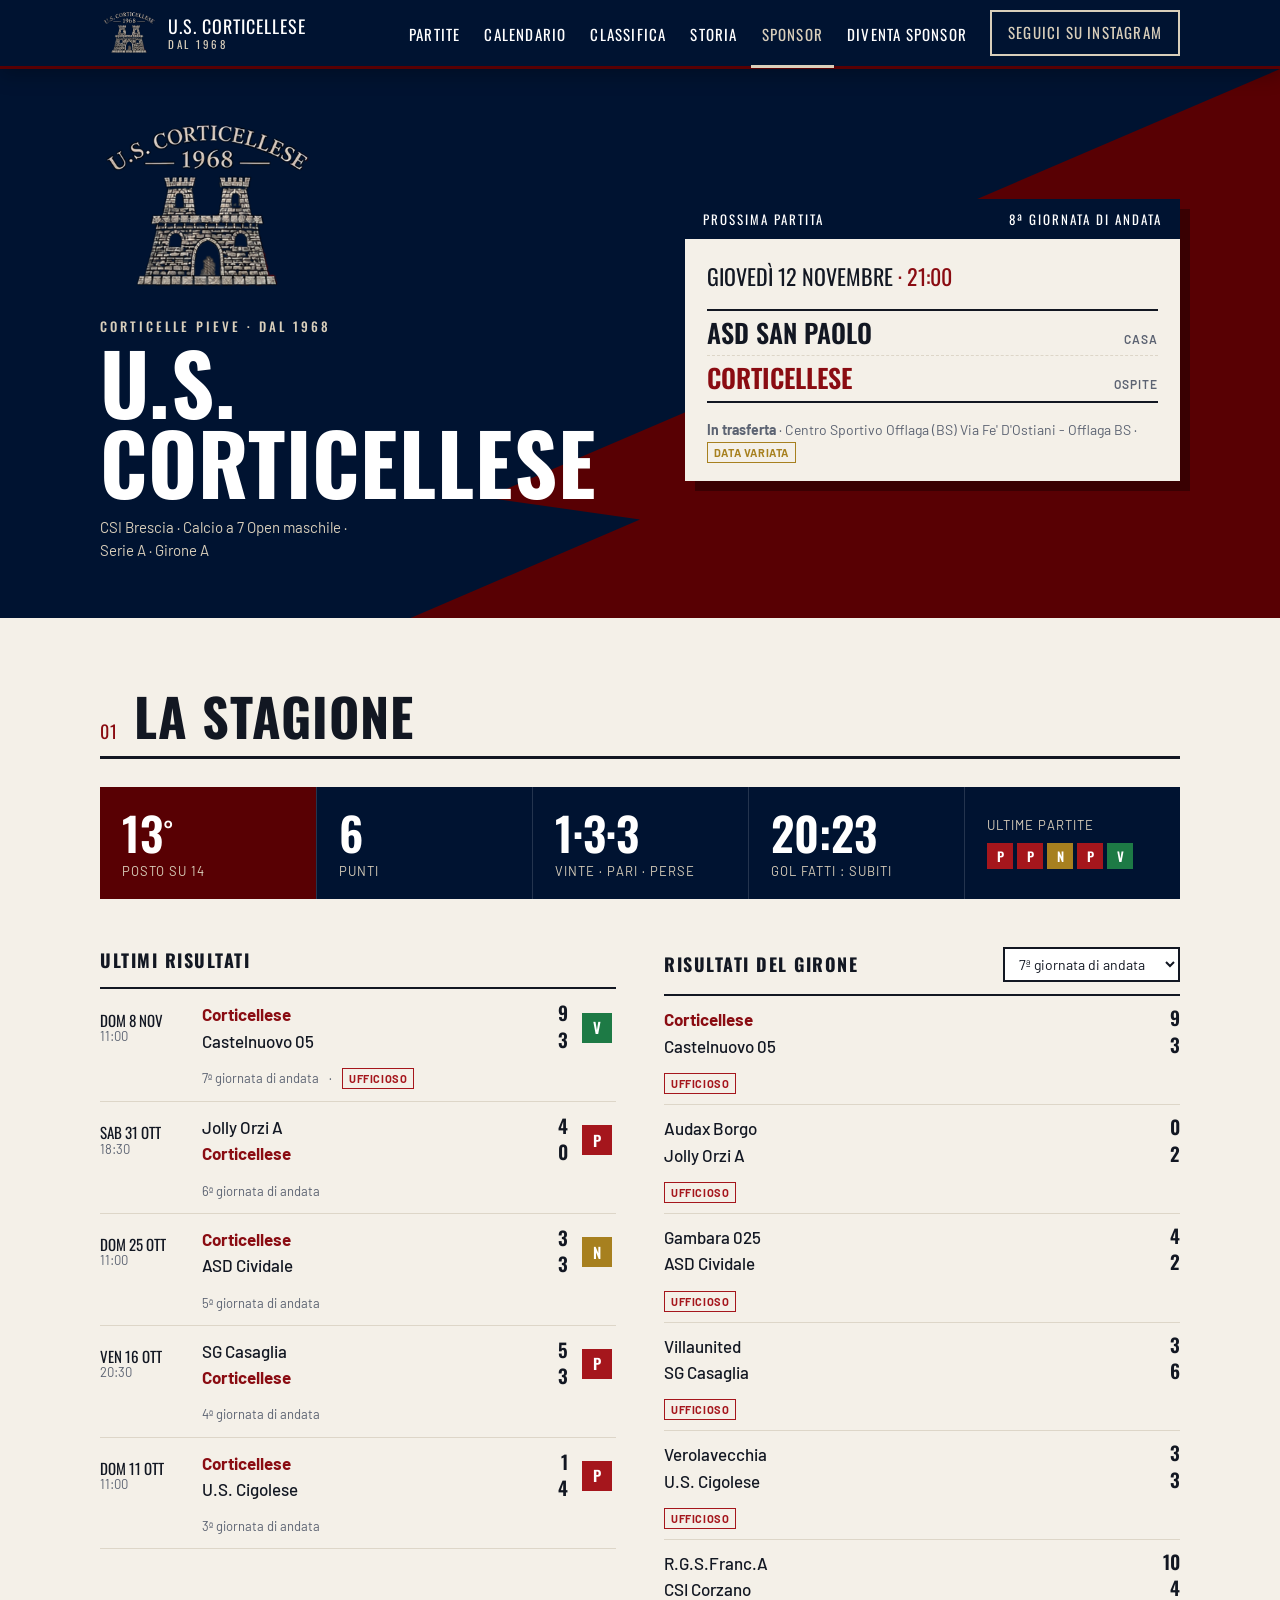
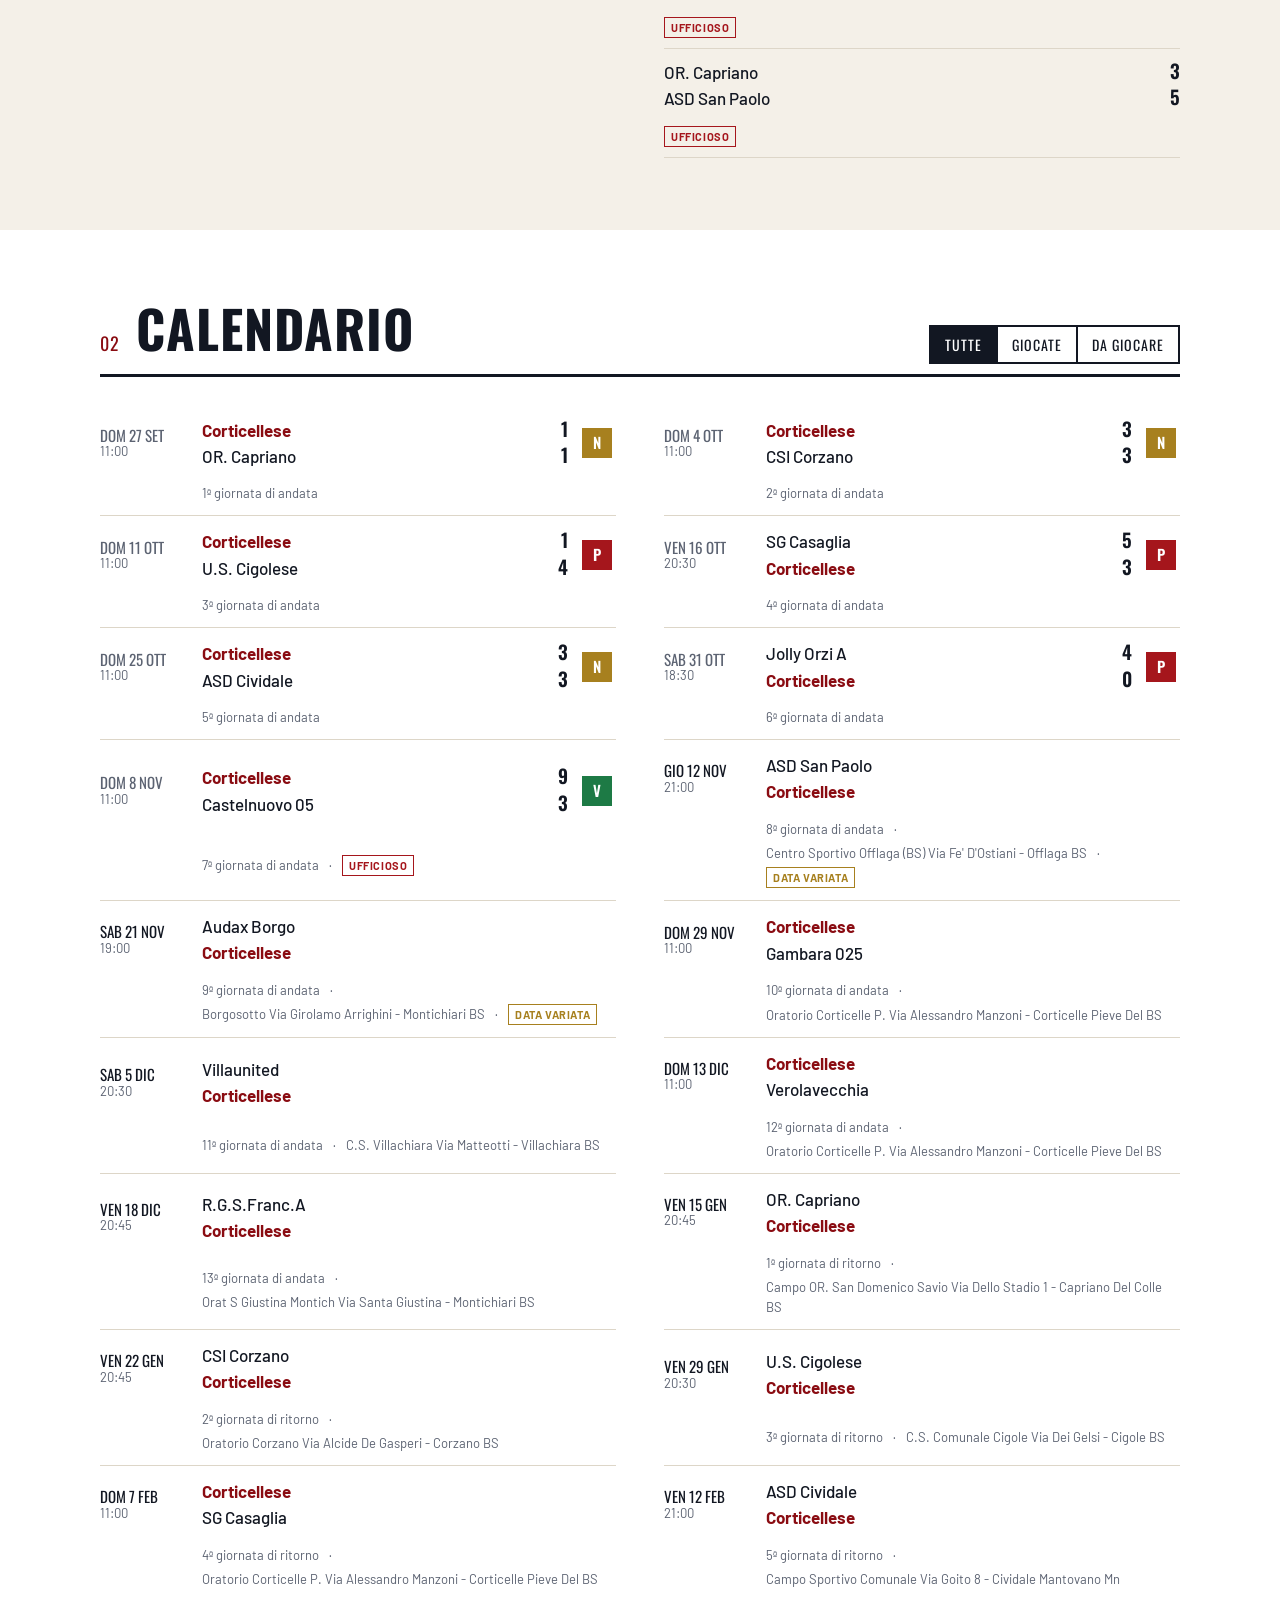
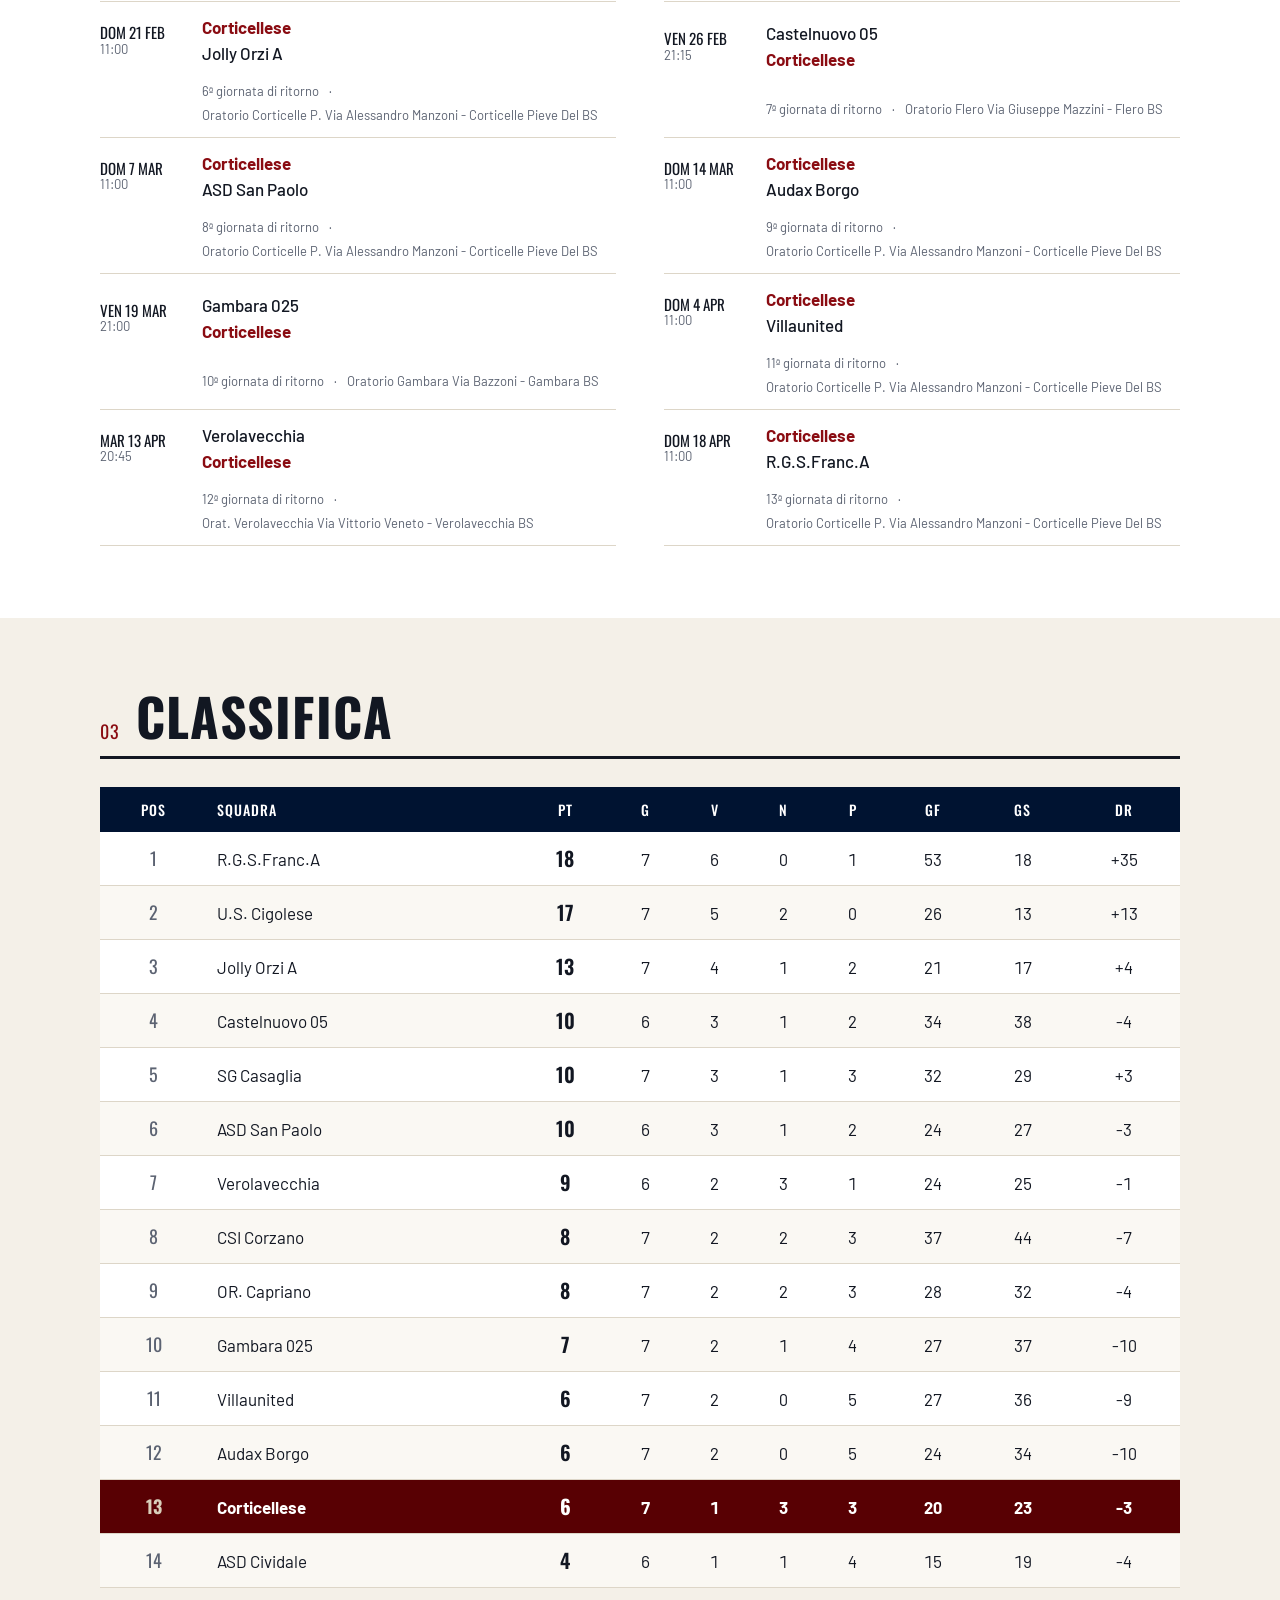
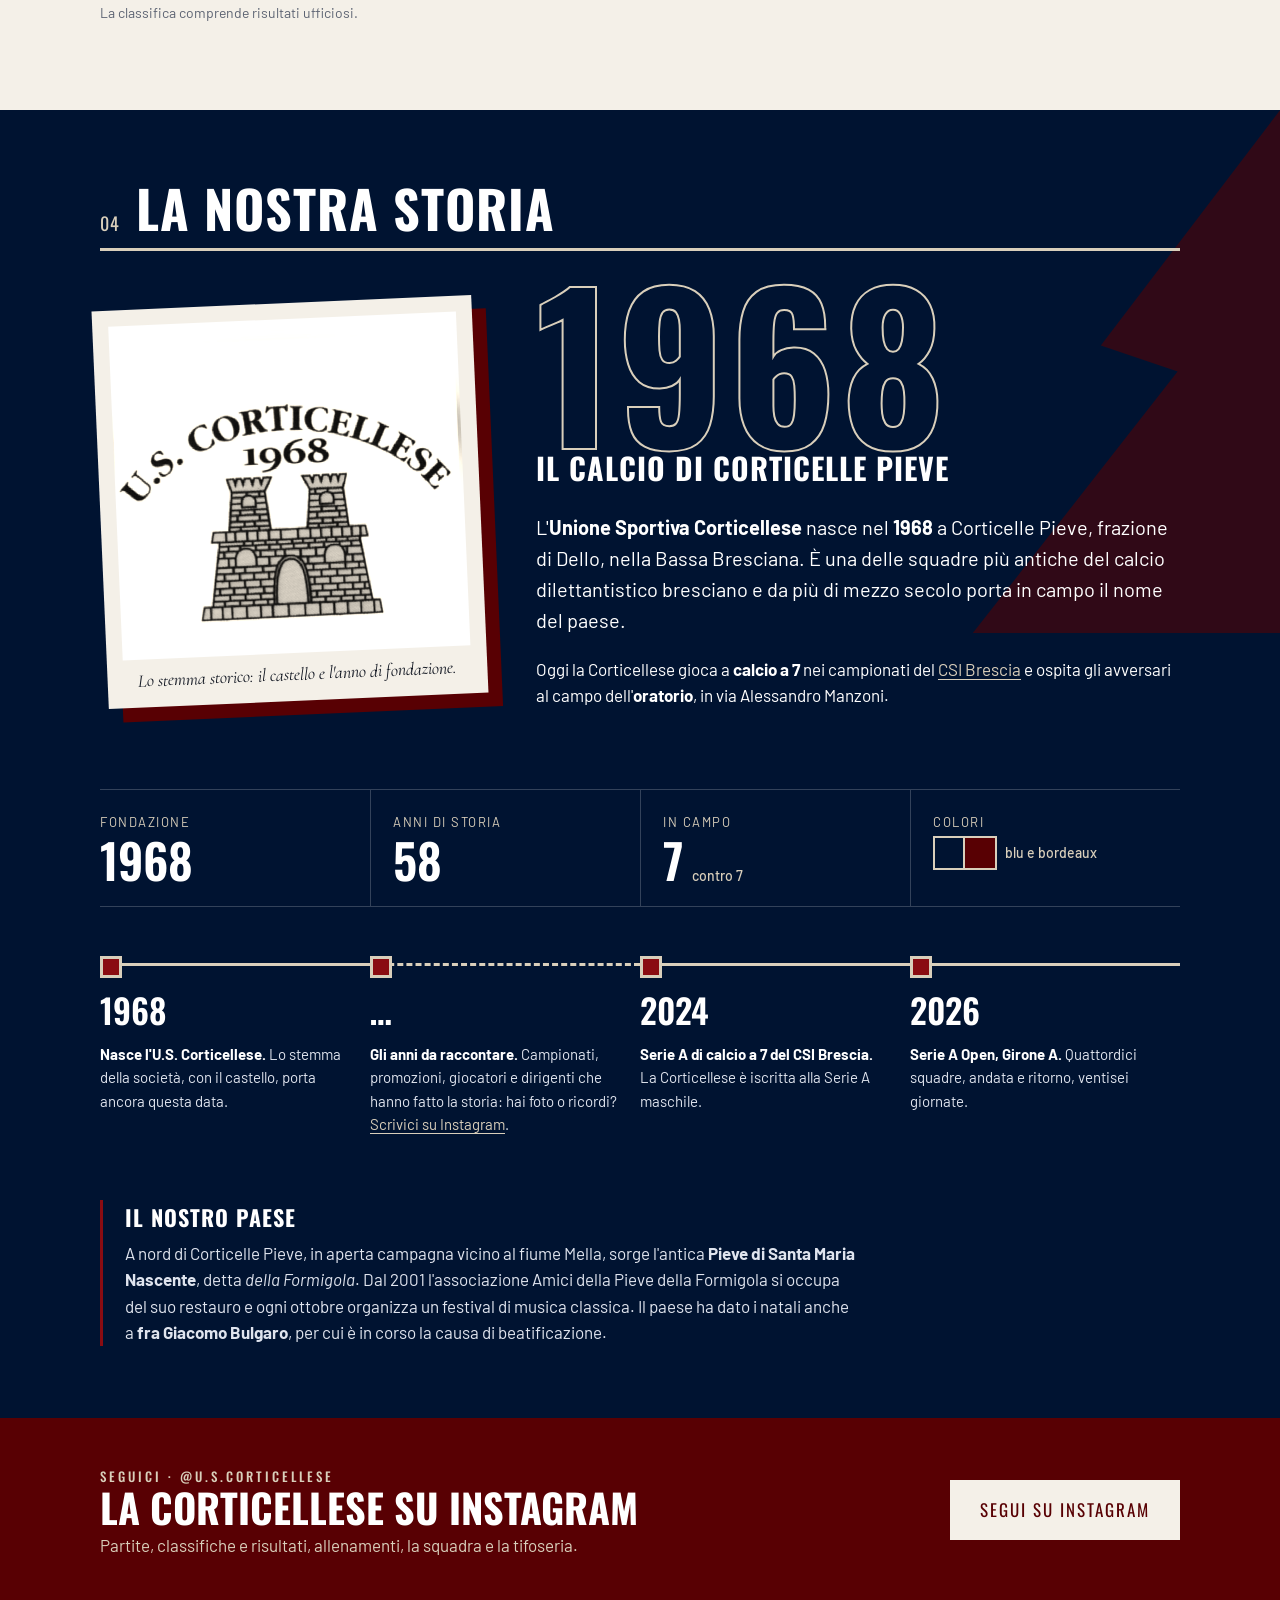
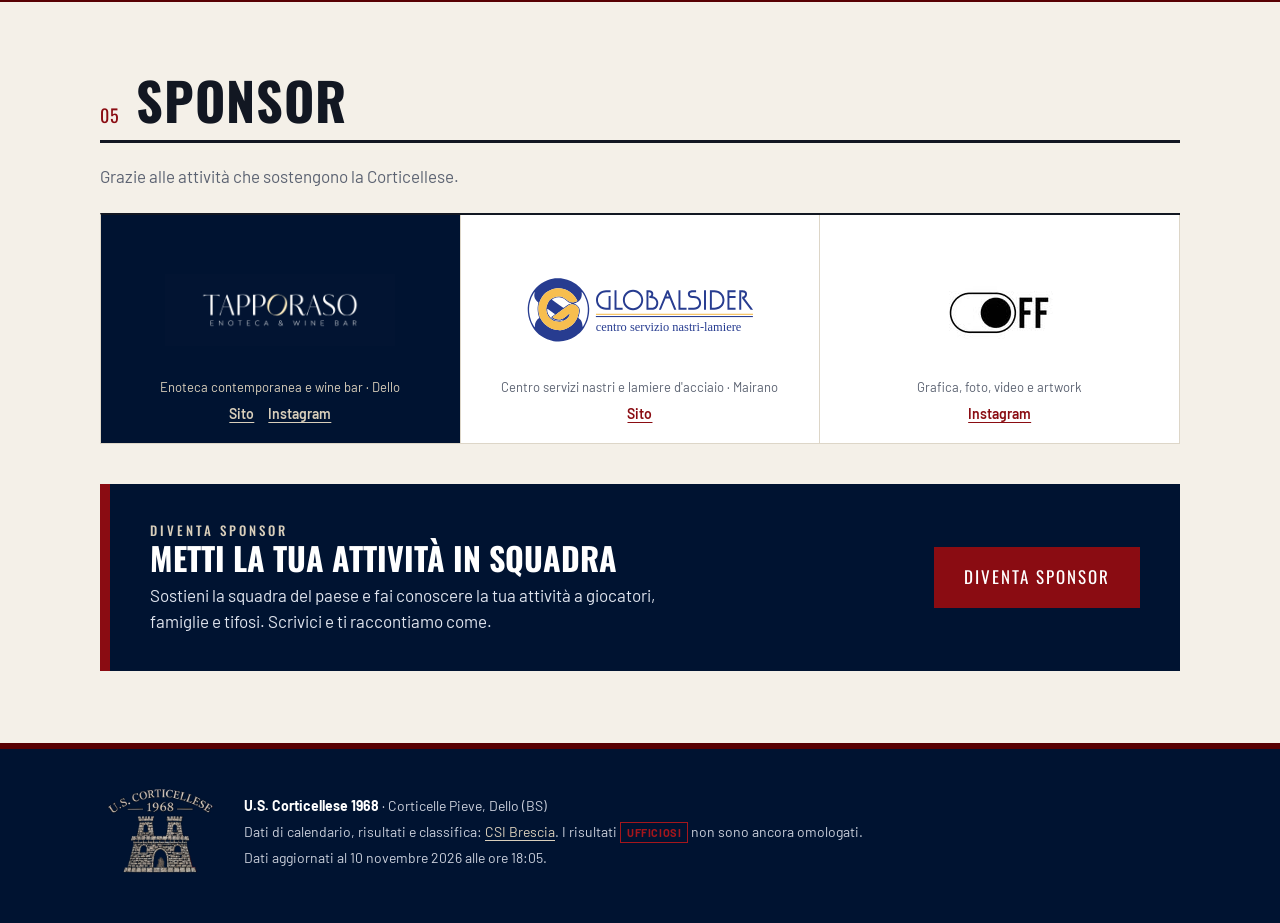
==== commit 51fd186f: "Add files via upload" ====
--- a/index.html
+++ b/index.html
@@ -6,7 +6,7 @@
   <title>U.S. Corticellese 1968 · Calcio a 7</title>
   <meta name="description" content="U.S. Corticellese, la squadra di calcio a 7 di Corticelle Pieve dal 1968: partite, risultati, classifica e sponsor.">
   <meta name="theme-color" content="#001331">
-  <link rel="icon" href="assets/stemma.png">
+  <link rel="icon" href="stemma.png">
   <link rel="preconnect" href="https://fonts.googleapis.com">
   <link rel="preconnect" href="https://fonts.gstatic.com" crossorigin>
   <link href="https://fonts.googleapis.com/css2?family=Oswald:wght@500;600;700&family=Barlow:wght@400;500;600;700&family=Cormorant+Garamond:ital,wght@1,600&display=swap" rel="stylesheet">
@@ -18,7 +18,7 @@
   <nav class="menu-alto" aria-label="Menu principale">
     <div class="contenitore menu-riga">
       <a class="menu-marchio" href="#" aria-label="Torna su">
-        <img src="assets/stemma.png" alt="" width="66" height="52">
+        <img src="stemma.png" alt="" width="66" height="52">
         <span>U.S. Corticellese<small>dal 1968</small></span>
       </a>
       <button class="menu-apri" type="button" aria-expanded="false" aria-controls="voci-menu">
@@ -42,7 +42,7 @@
     <div class="fulmine" aria-hidden="true"></div>
     <div class="contenitore apertura-griglia">
       <div class="apertura-nome">
-        <img class="stemma" src="assets/stemma.png" alt="Stemma U.S. Corticellese 1968">
+        <img class="stemma" src="stemma.png" alt="Stemma U.S. Corticellese 1968">
         <p class="occhiello">Corticelle Pieve · dal 1968</p>
         <h1>U.S. Corticellese</h1>
         <p class="campionato" id="campionato">Calcio a 7</p>
@@ -133,7 +133,7 @@
 
         <div class="storia-apertura">
           <figure class="cimelio">
-            <img src="assets/stemma-storico.jpg" alt="Lo stemma storico della U.S. Corticellese: un castello con due torri e la scritta U.S. Corticellese 1968">
+            <img src="stemma-storico.jpg" alt="Lo stemma storico della U.S. Corticellese: un castello con due torri e la scritta U.S. Corticellese 1968">
             <figcaption>Lo stemma storico: il castello e l'anno di fondazione.</figcaption>
           </figure>
           <div class="storia-testo">
@@ -208,12 +208,12 @@
         </header>
         <p class="intro-sponsor">Grazie alle attività che sostengono la Corticellese.</p>
 
-        <!-- Per aggiungere uno sponsor copia un <li>; metti il logo in assets/.
+        <!-- Per aggiungere uno sponsor copia un <li>; metti il logo in .
              Se il logo è chiaro (bianco), aggiungi class="scuro" al <li> per avere lo sfondo blu. -->
         <ul class="sponsor">
           <li class="scuro">
             <a class="logo-link" href="https://tapporaso.it" target="_blank" rel="noopener">
-              <img class="logo" src="assets/logo-tapporaso.png" alt="Tapporaso" width="1024" height="320">
+              <img class="logo" src="logo-tapporaso.png" alt="Tapporaso" width="1024" height="320">
             </a>
             <span class="settore">Enoteca contemporanea e wine bar · Dello</span>
             <span class="link">
@@ -223,7 +223,7 @@
           </li>
           <li>
             <a class="logo-link" href="https://globalsider.it" target="_blank" rel="noopener">
-              <img class="logo" src="assets/logo-globalsider.svg" alt="Globalsider" width="280" height="80">
+              <img class="logo" src="logo-globalsider.svg" alt="Globalsider" width="280" height="80">
             </a>
             <span class="settore">Centro servizi nastri e lamiere d'acciaio · Mairano</span>
             <span class="link">
@@ -232,7 +232,7 @@
           </li>
           <li>
             <a class="logo-link" href="https://www.instagram.com/offgeneration/" target="_blank" rel="noopener">
-              <img class="logo quadrato" src="assets/logo-offgeneration.jpg" alt="OFFgeneration" width="150" height="150">
+              <img class="logo quadrato" src="logo-offgeneration.jpg" alt="OFFgeneration" width="150" height="150">
             </a>
             <span class="settore">Grafica, foto, video e artwork</span>
             <span class="link">
@@ -256,7 +256,7 @@
 
   <footer class="piede">
     <div class="contenitore piede-riga">
-      <img src="assets/stemma.png" alt="" class="piede-stemma">
+      <img src="stemma.png" alt="" class="piede-stemma">
       <div>
         <p><strong>U.S. Corticellese 1968</strong> · Corticelle Pieve, Dello (BS)</p>
         <p>Dati di calendario, risultati e classifica:
@@ -267,7 +267,7 @@
     </div>
   </footer>
 
-  <script src="data/dati.js"></script>
+  <script src="dati.js"></script>
   <script src="app.js"></script>
 </body>
 </html>
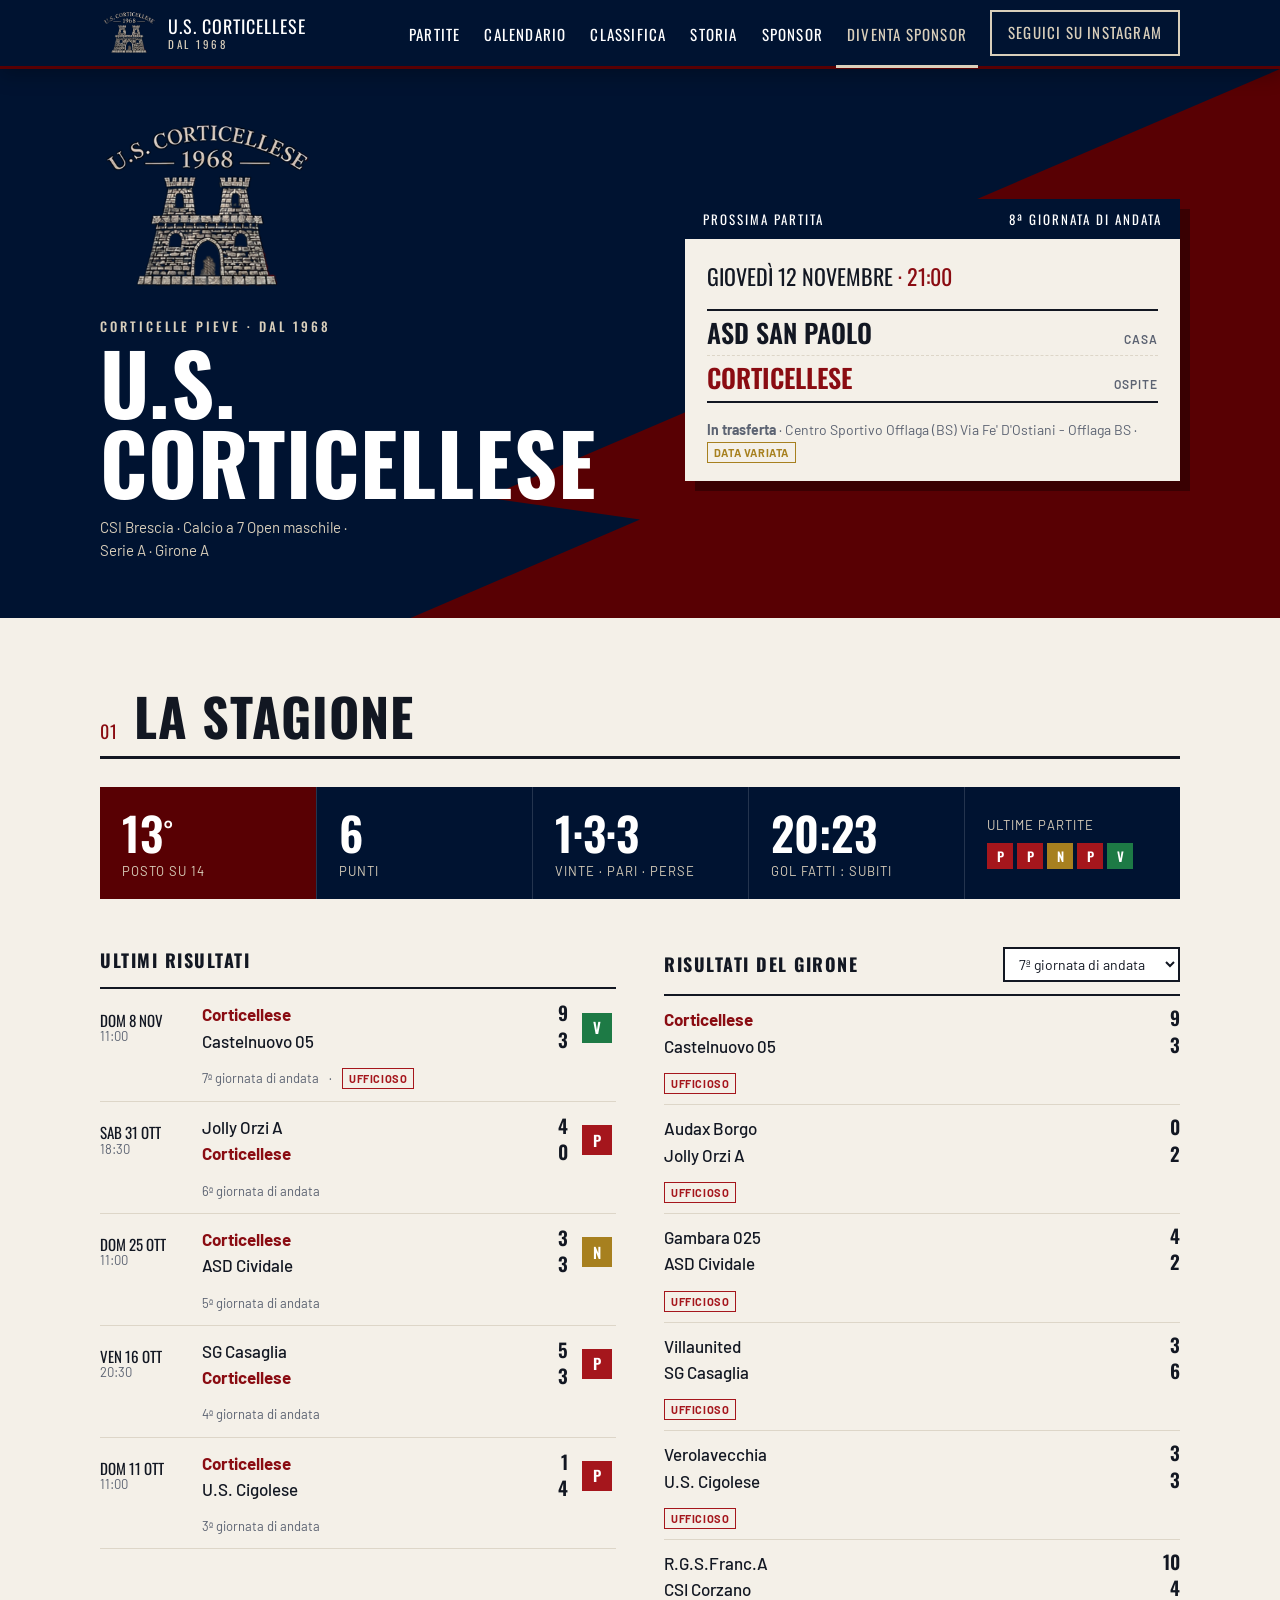
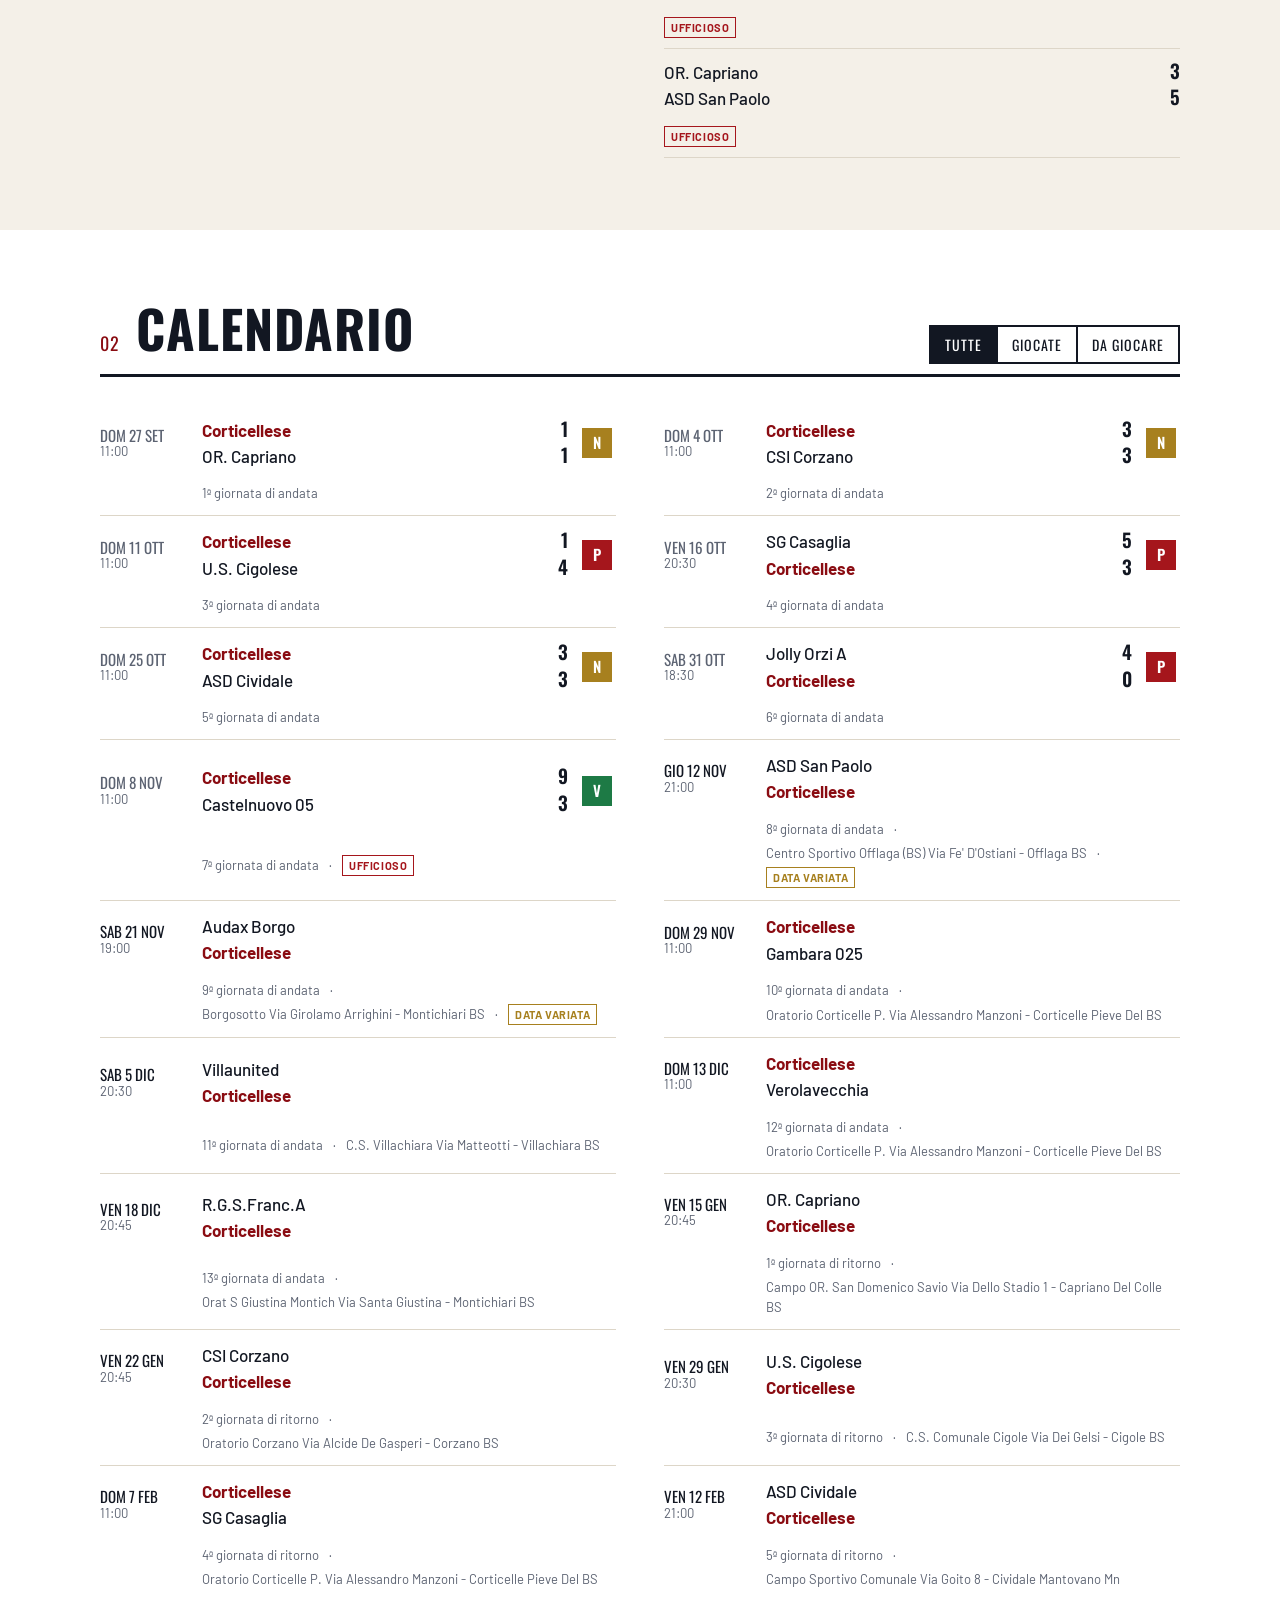
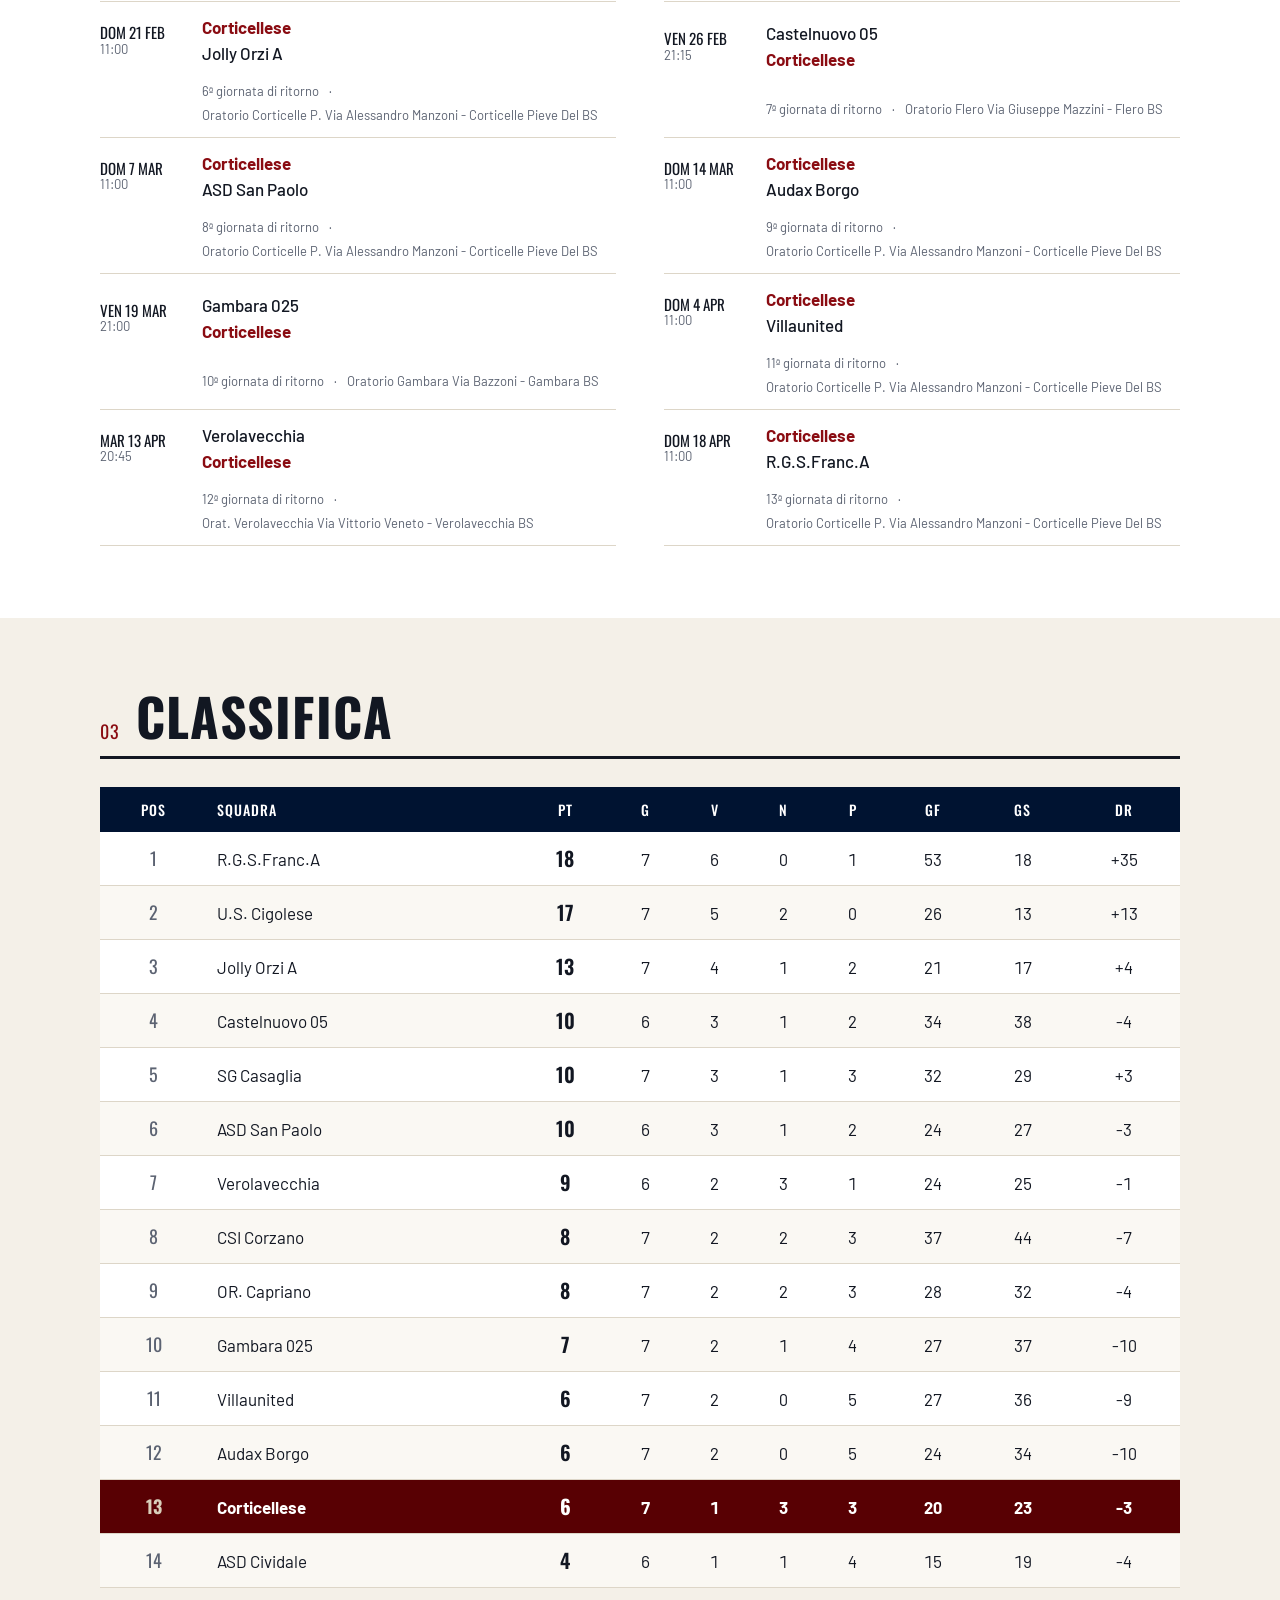
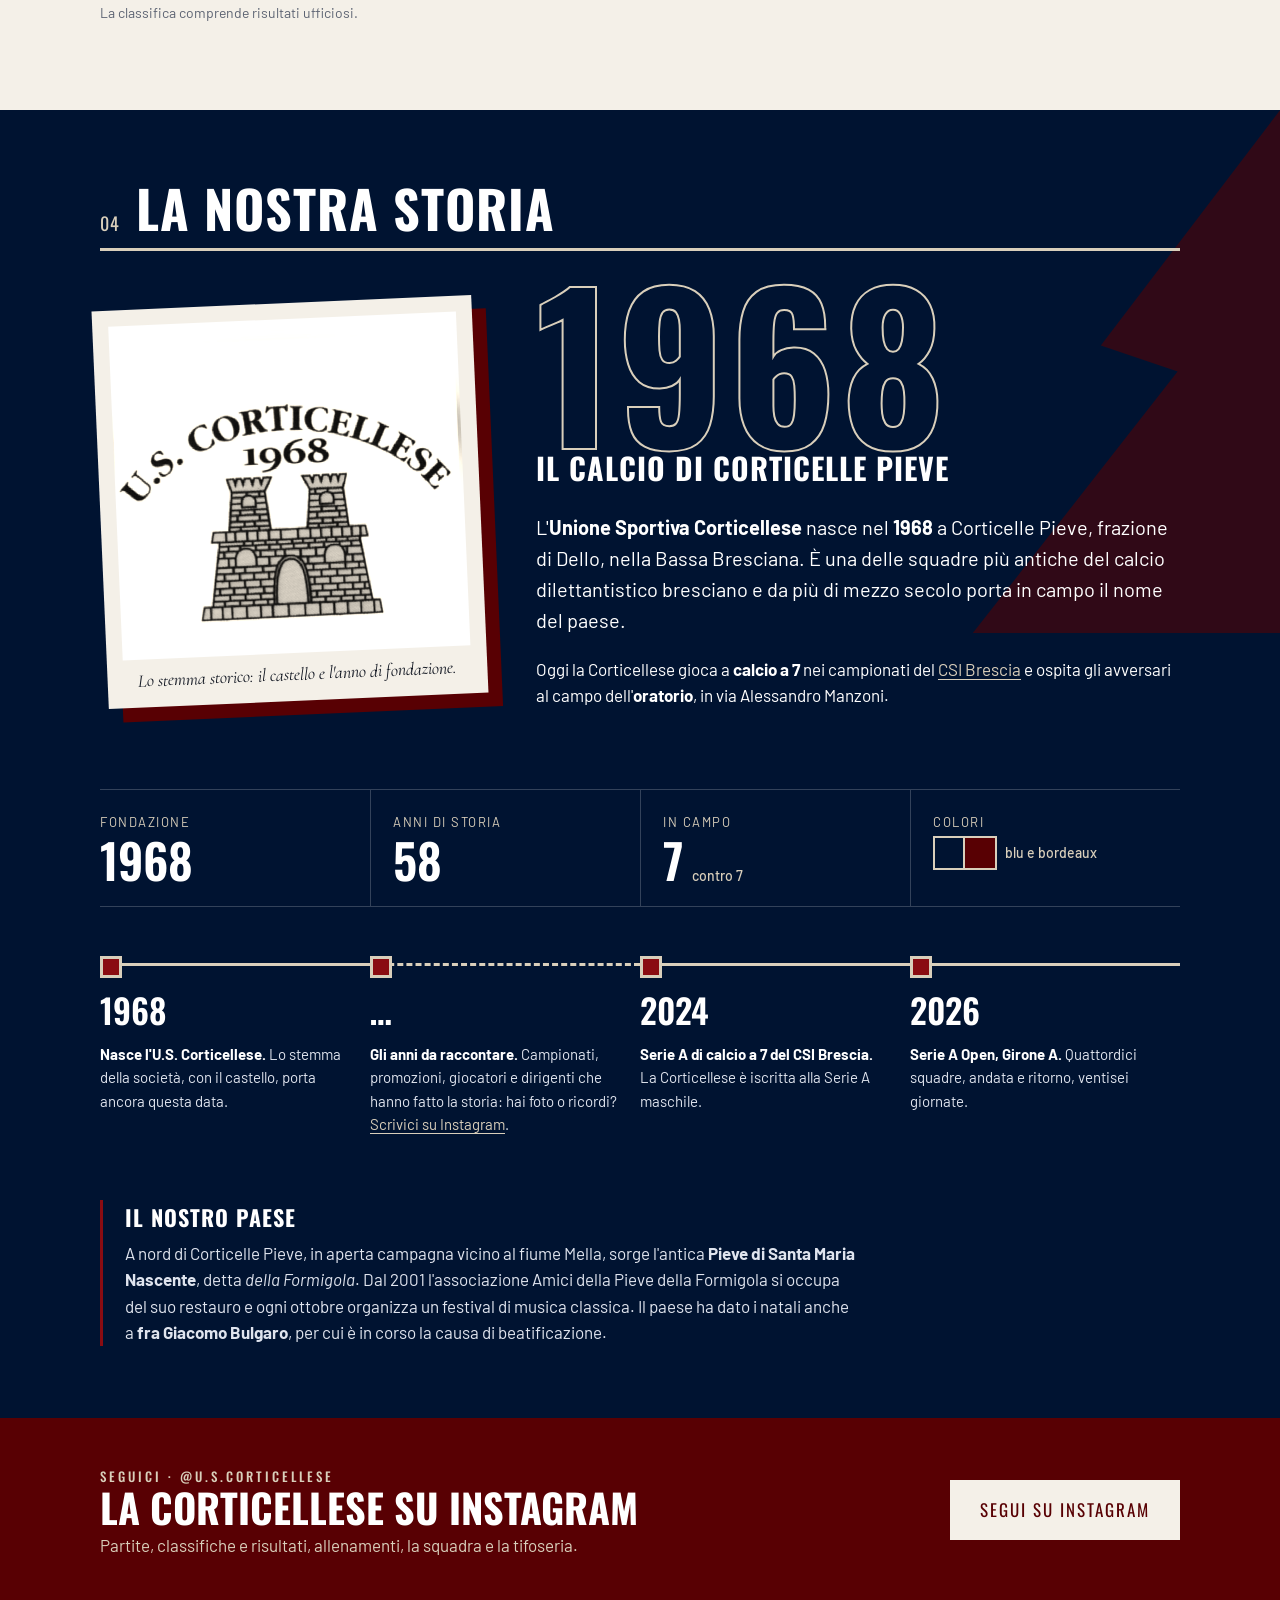
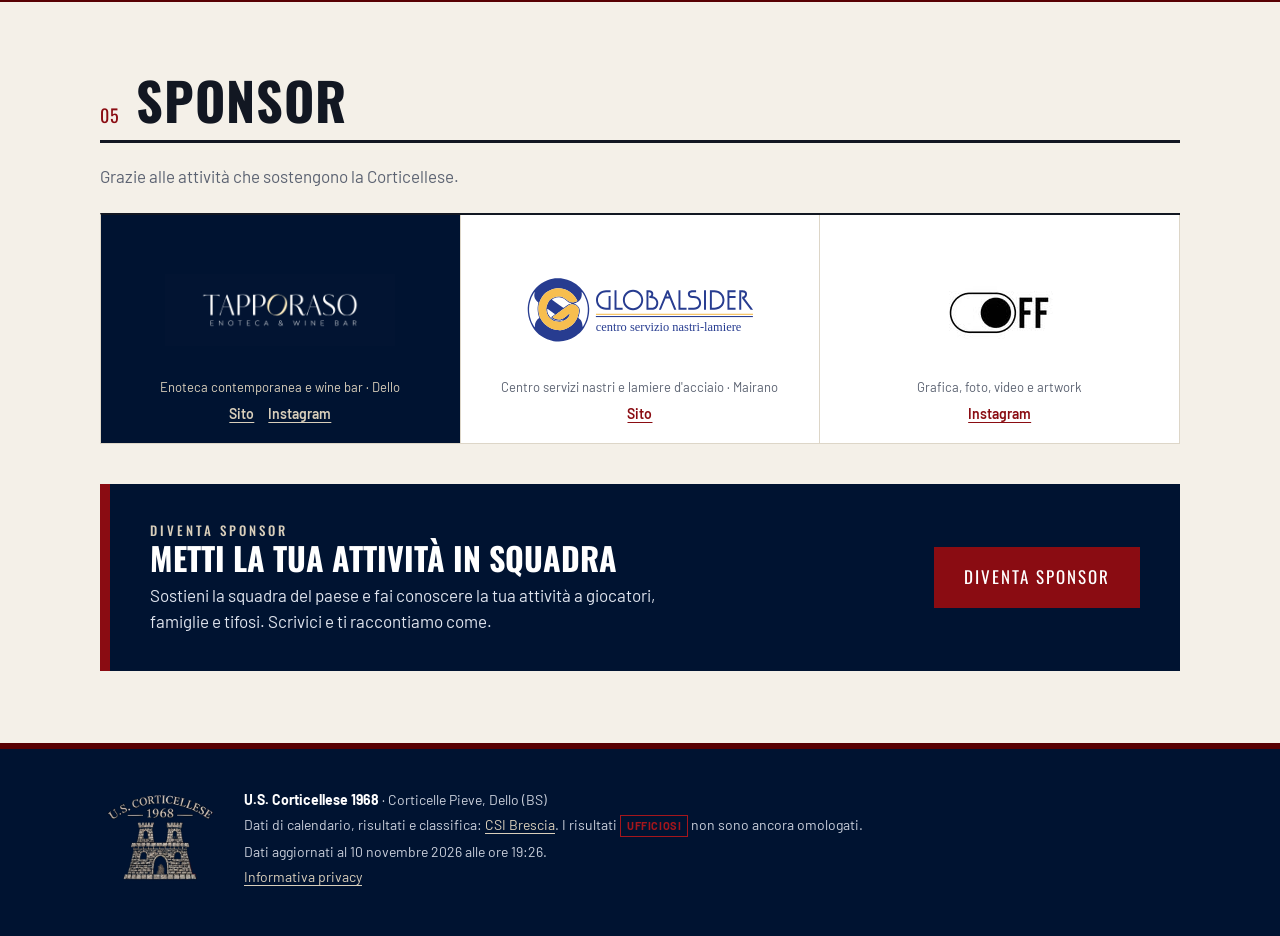
==== commit 7b756bc3: "Add files via upload" ====
--- a/index.html
+++ b/index.html
@@ -11,6 +11,7 @@
   <link rel="preconnect" href="https://fonts.gstatic.com" crossorigin>
   <link href="https://fonts.googleapis.com/css2?family=Oswald:wght@500;600;700&family=Barlow:wght@400;500;600;700&family=Cormorant+Garamond:ital,wght@1,600&display=swap" rel="stylesheet">
   <link rel="stylesheet" href="style.css">
+  <link rel="alternate" type="application/rss+xml" title="U.S. Corticellese · Partite e risultati" href="feed.xml">
 </head>
 <body>
 
@@ -32,6 +33,7 @@
         <li><a href="#chi-siamo">Storia</a></li>
         <li><a href="#sponsor">Sponsor</a></li>
         <li><a href="#diventa-sponsor">Diventa sponsor</a></li>
+        <li class="voce-newsletter"><a href="#newsletter">Newsletter</a></li>
         <li class="voce-insta"><a href="https://www.instagram.com/u.s.corticellese/" target="_blank" rel="noopener">Seguici su Instagram</a></li>
       </ul>
     </div>
@@ -199,6 +201,35 @@
       </div>
     </section>
 
+    <!-- ============ NEWSLETTER ============
+         La sezione resta nascosta finché il link del modulo Brevo è "LINK-ISCRIZIONE":
+         sostituiscilo con il link del modulo (https://....sibforms.com/serve/...) per mostrarla. -->
+    <section id="newsletter" class="sezione newsletter" data-link-iscrizione="LINK-ISCRIZIONE">
+      <div class="contenitore newsletter-griglia">
+        <div>
+          <p class="occhiello">Newsletter · gratis</p>
+          <h2>Non perderti<br>nessuna partita</h2>
+          <p class="newsletter-testo">Lascia la tua email: ti scriviamo noi <strong>il giorno prima di ogni partita</strong>
+            con orario e campo, e <strong>appena c'è il risultato</strong>, con la classifica aggiornata.
+            Niente pubblicità, ti cancelli quando vuoi con un clic.</p>
+          <a class="bottone" id="bottone-iscrizione" href="LINK-ISCRIZIONE" target="_blank" rel="noopener">Iscriviti alla newsletter</a>
+          <p class="newsletter-nota">Iscrivendoti accetti di ricevere le nostre email. Leggi l'<a href="privacy.html">informativa privacy</a>.</p>
+        </div>
+        <div class="anteprima-mail" aria-hidden="true">
+          <div class="mail">
+            <span class="mail-da">U.S. Corticellese</span>
+            <strong>Promemoria: domani si gioca!</strong>
+            <span>ASD San Paolo – Corticellese · ore 21:00 · Offlaga</span>
+          </div>
+          <div class="mail">
+            <span class="mail-da">U.S. Corticellese</span>
+            <strong>Vittoria: Corticellese 9-3 Castelnuovo 05</strong>
+            <span>In classifica: 13° posto con 6 punti</span>
+          </div>
+        </div>
+      </div>
+    </section>
+
     <!-- ============ SPONSOR ============ -->
     <section id="sponsor" class="sezione">
       <div class="contenitore">
@@ -263,6 +294,7 @@
           <a id="fonte" href="https://risultati.csi.brescia.it/" target="_blank" rel="noopener">CSI Brescia</a>.
           I risultati <span class="etichetta ufficioso">ufficiosi</span> non sono ancora omologati.</p>
         <p id="aggiornato"></p>
+        <p><a href="privacy.html">Informativa privacy</a></p>
       </div>
     </div>
   </footer>
--- a/style.css
+++ b/style.css
@@ -309,6 +309,37 @@
 .bottone.chiaro { background: var(--carta); color: var(--bordeaux); border-color: var(--carta); }
 .bottone.chiaro:hover { box-shadow: 5px 5px 0 var(--blu); }
 
+/* ---------- Newsletter ---------- */
+.newsletter { background: var(--blu); color: var(--bianco); position: relative; overflow: hidden; }
+.newsletter[hidden] { display: none; }
+.newsletter::after {
+  content: ""; position: absolute; inset: 0; background: var(--bordeaux); opacity: 0.6; pointer-events: none;
+  clip-path: polygon(100% 45%, 84% 64%, 90% 66%, 72% 100%, 100% 100%);
+}
+.newsletter-griglia { position: relative; z-index: 1; display: grid; grid-template-columns: 1.1fr 1fr; gap: 56px; align-items: center; }
+.newsletter h2 {
+  font-family: var(--display); text-transform: uppercase; font-size: clamp(38px, 5.5vw, 60px); line-height: 0.98; margin: 0 0 18px;
+}
+.newsletter-testo { color: #dfe4ee; max-width: 52ch; margin: 0 0 26px; }
+.newsletter-testo strong { color: var(--bianco); }
+.newsletter-nota { font-size: 13px; color: var(--pietra); margin: 16px 0 0; }
+.newsletter-nota a { color: var(--pietra); }
+.anteprima-mail { display: grid; gap: 14px; }
+.mail {
+  background: var(--carta); color: var(--inchiostro); padding: 16px 18px 16px 22px; display: grid; gap: 3px;
+  border-left: 6px solid var(--bordeaux-vivo); box-shadow: 8px 8px 0 rgb(0 0 0 / 0.35);
+}
+.mail:nth-child(1) { transform: rotate(-1.5deg); }
+.mail:nth-child(2) { transform: rotate(1deg) translateX(24px); border-left-color: var(--vinta); }
+.mail-da { font-size: 12px; text-transform: uppercase; letter-spacing: 1.5px; color: var(--tenue); font-weight: 600; }
+.mail strong { font-family: var(--display); font-size: 21px; font-weight: 600; text-transform: uppercase; line-height: 1.15; }
+.mail span:last-child { font-size: 14px; color: var(--tenue); }
+.menu-voci li[hidden] { display: none; }
+@media (max-width: 900px) {
+  .newsletter-griglia { grid-template-columns: 1fr; gap: 36px; }
+  .mail:nth-child(2) { transform: rotate(1deg); margin-right: 8px; }
+}
+
 /* ---------- Sponsor ---------- */
 .intro-sponsor { margin: -8px 0 24px; color: var(--tenue); }
 .sponsor { list-style: none; margin: 0; padding: 0; display: grid; grid-template-columns: repeat(3, 1fr); border-top: 2px solid var(--inchiostro); border-left: 1px solid var(--riga); }
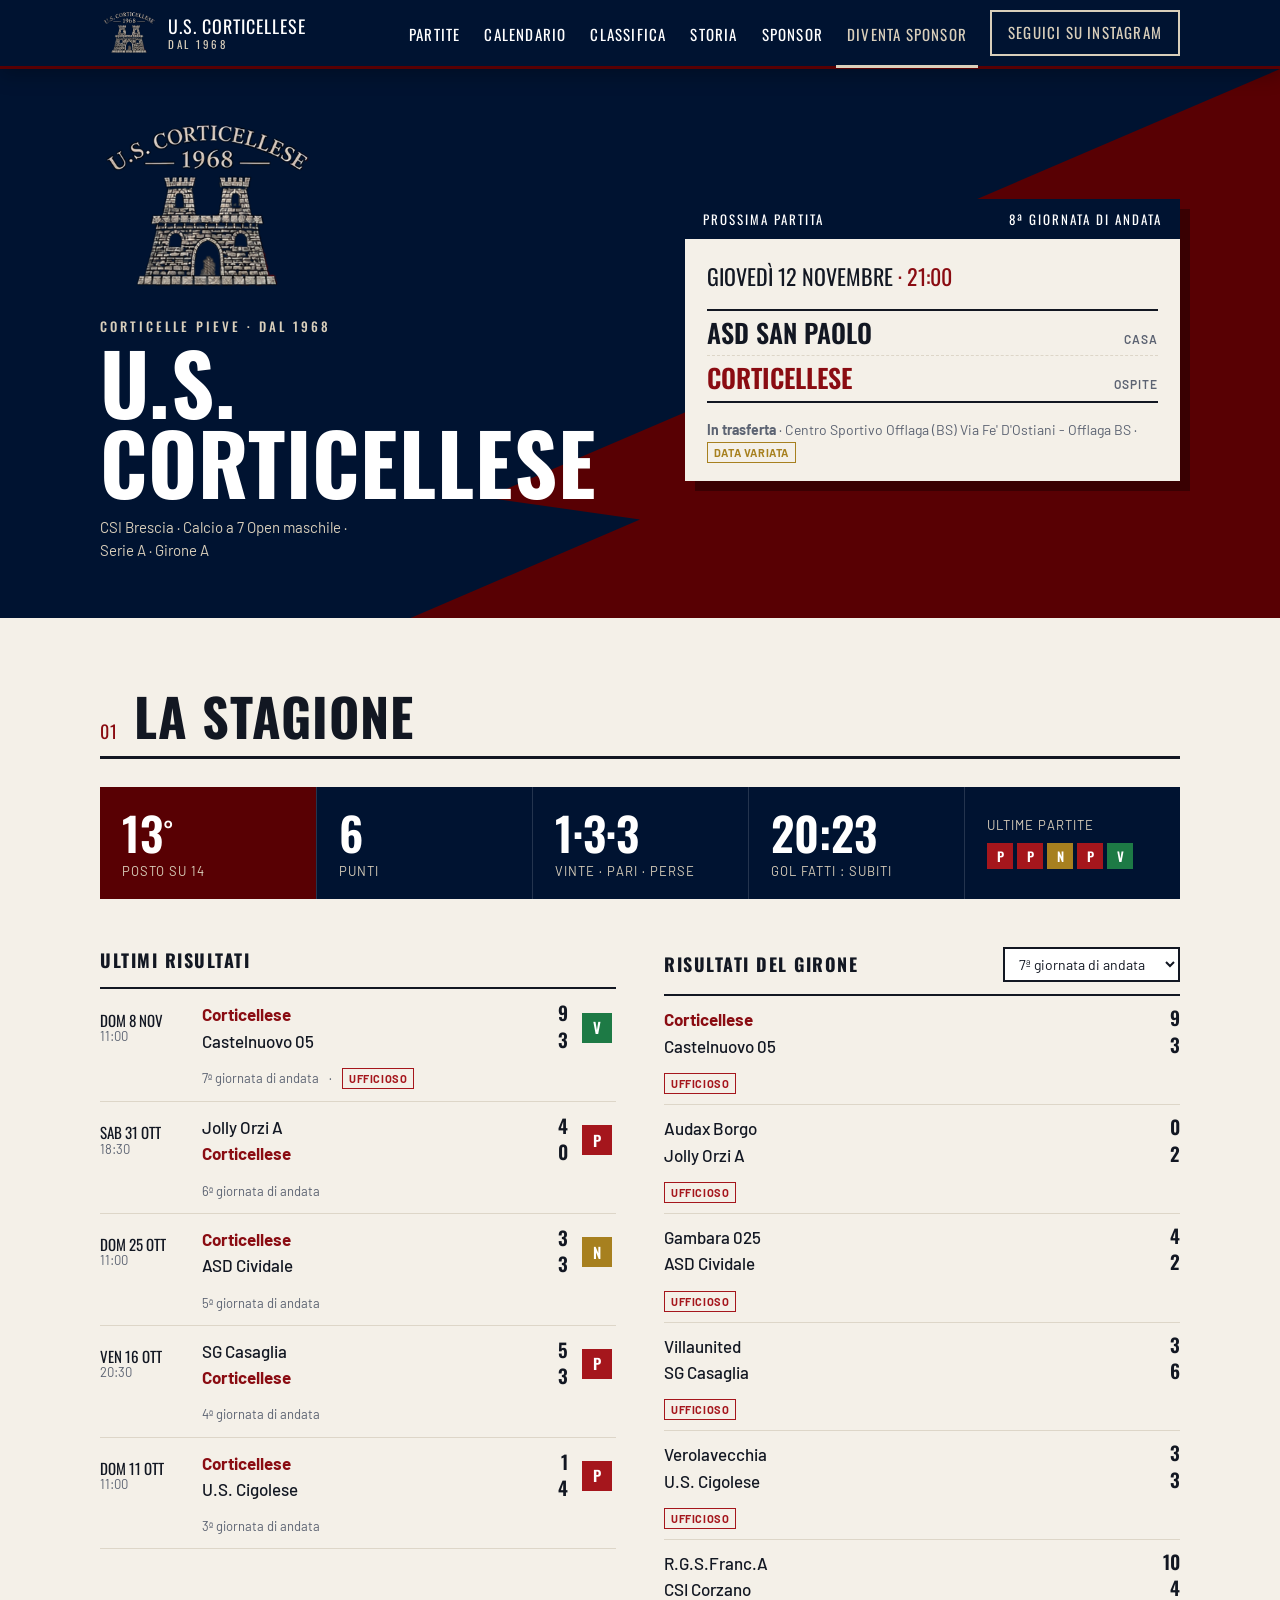
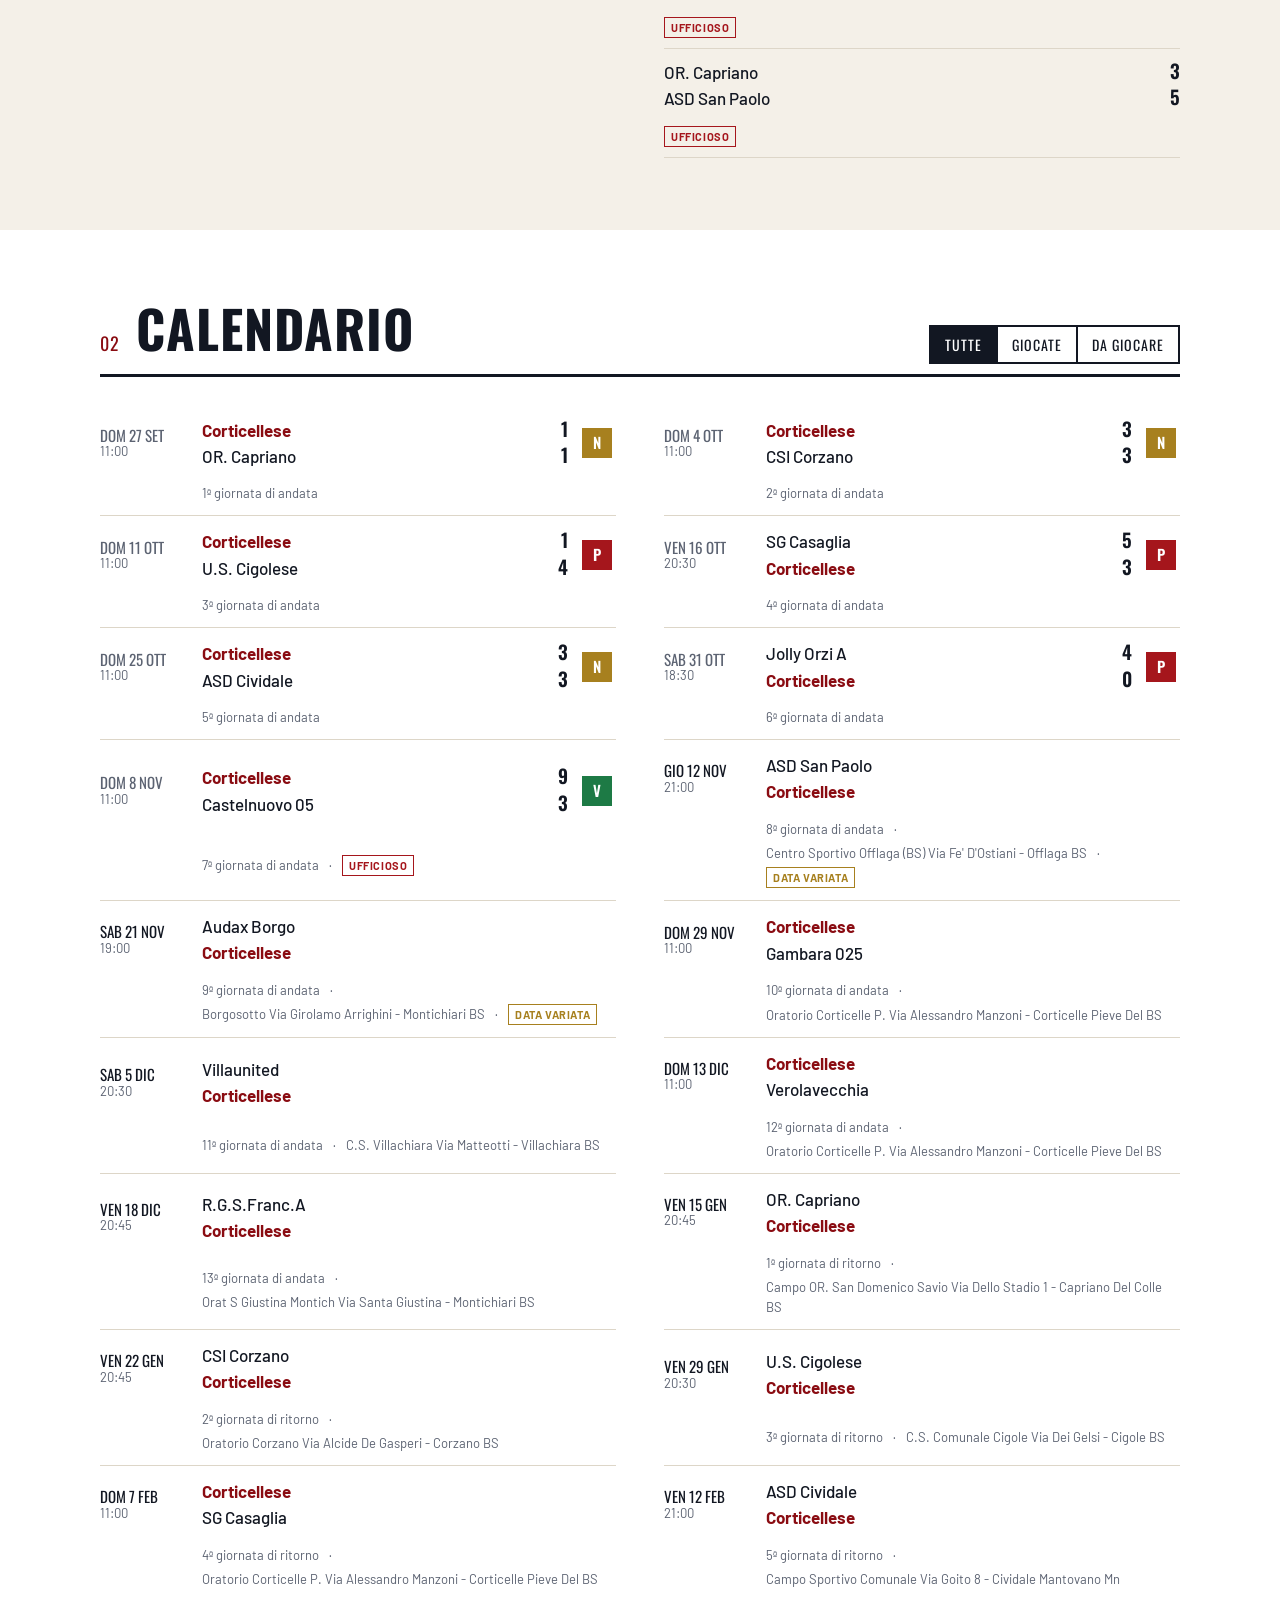
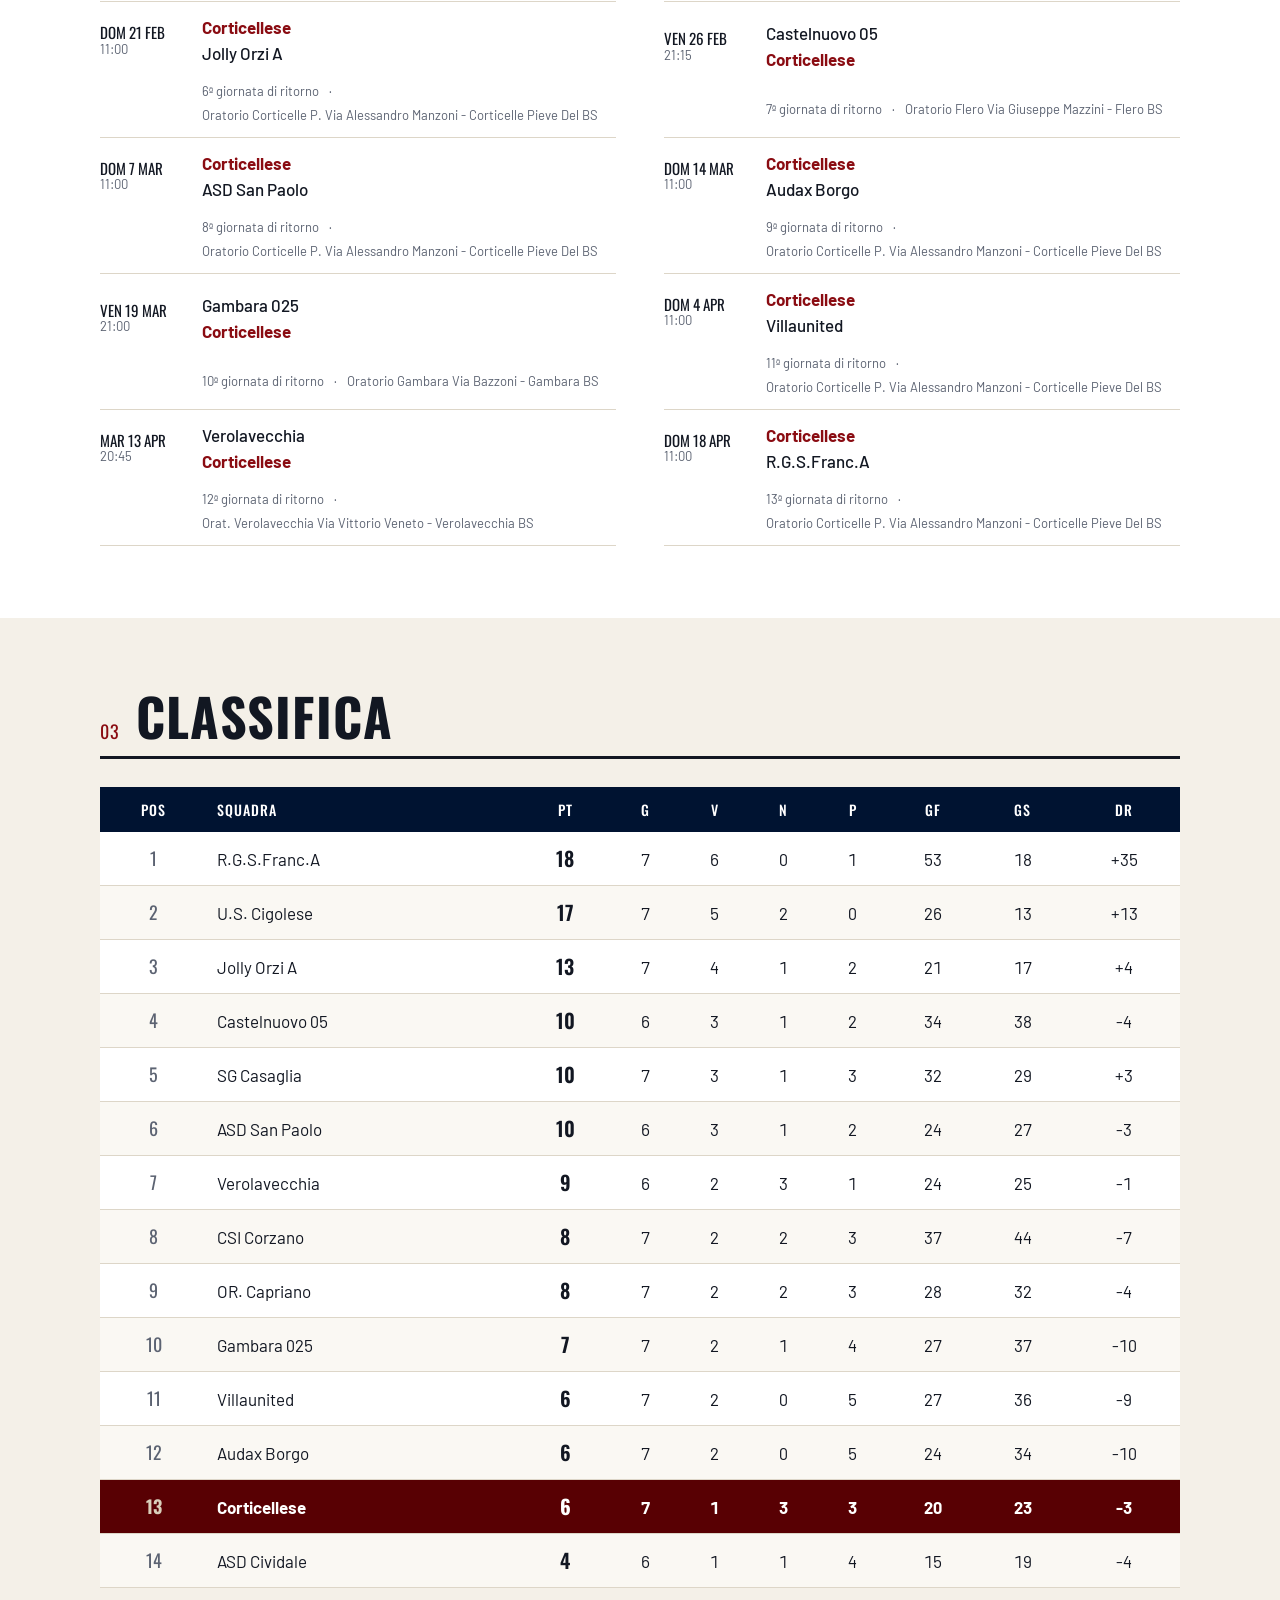
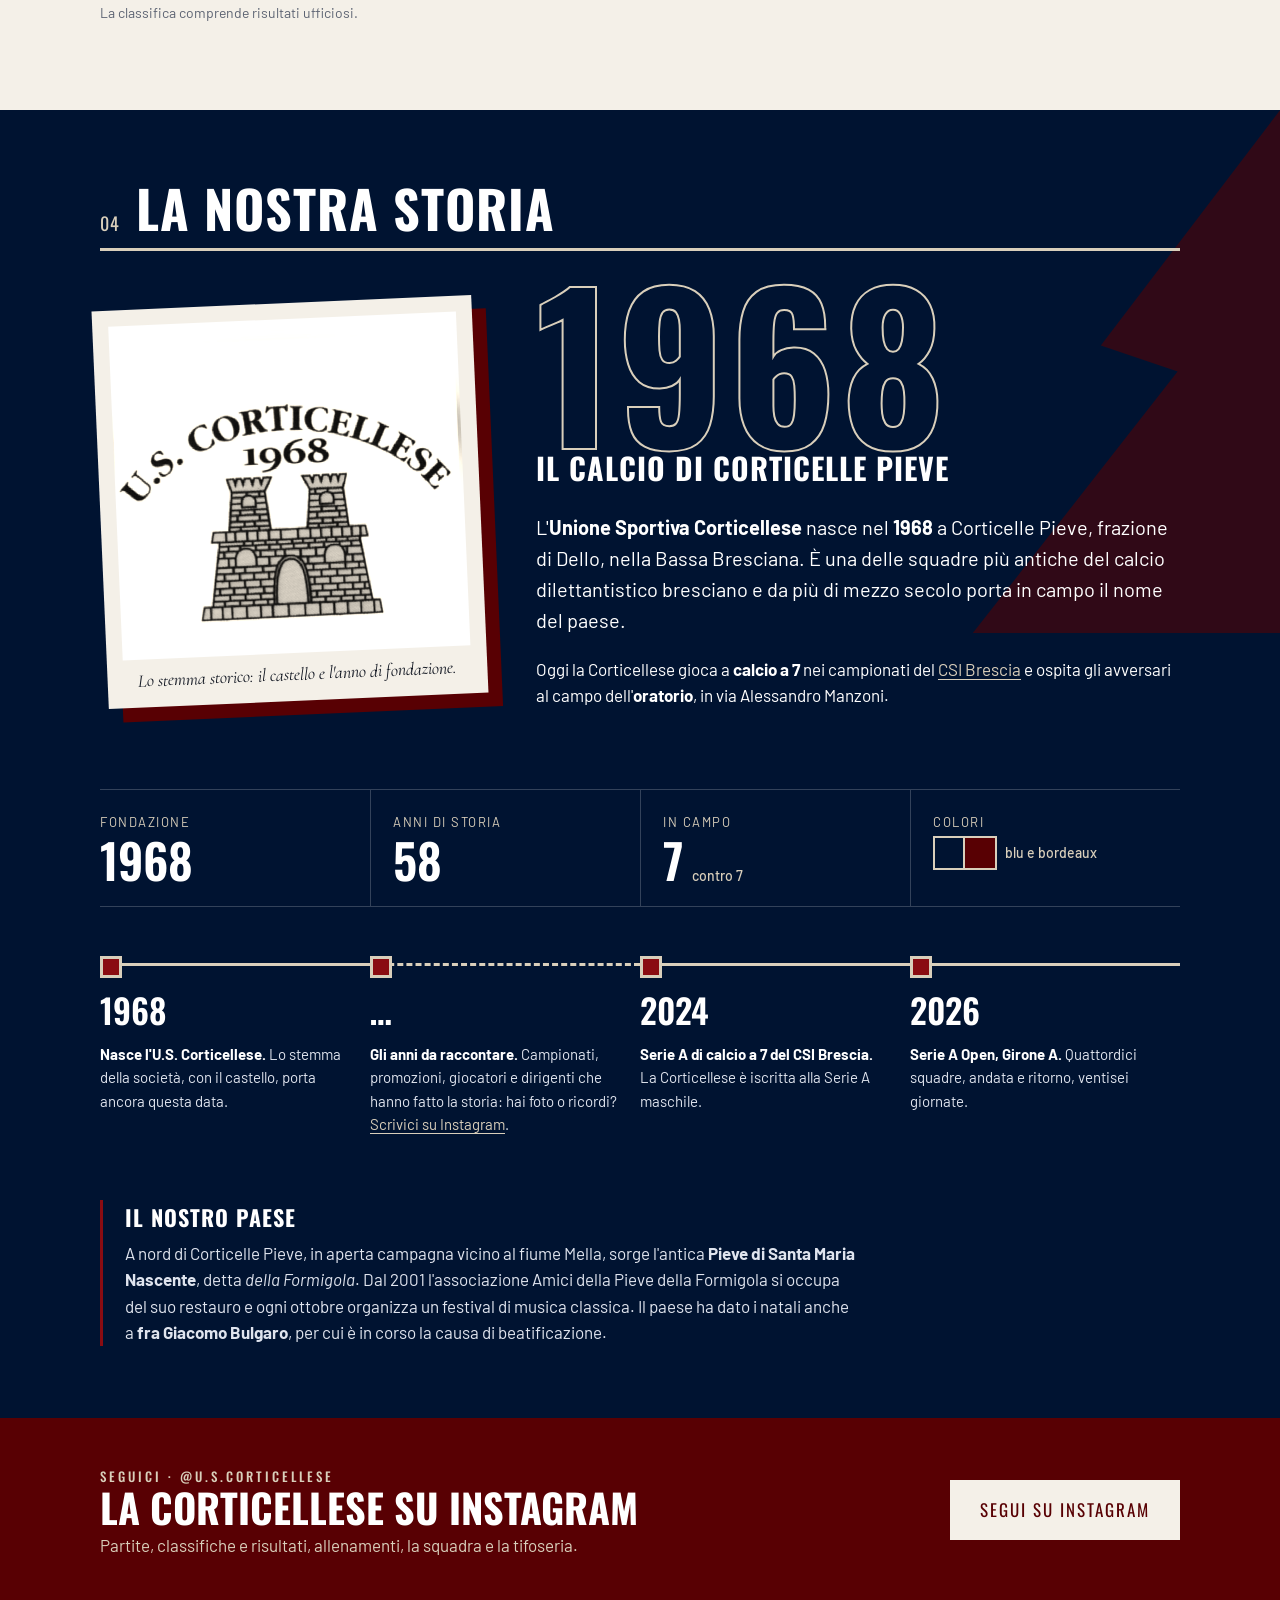
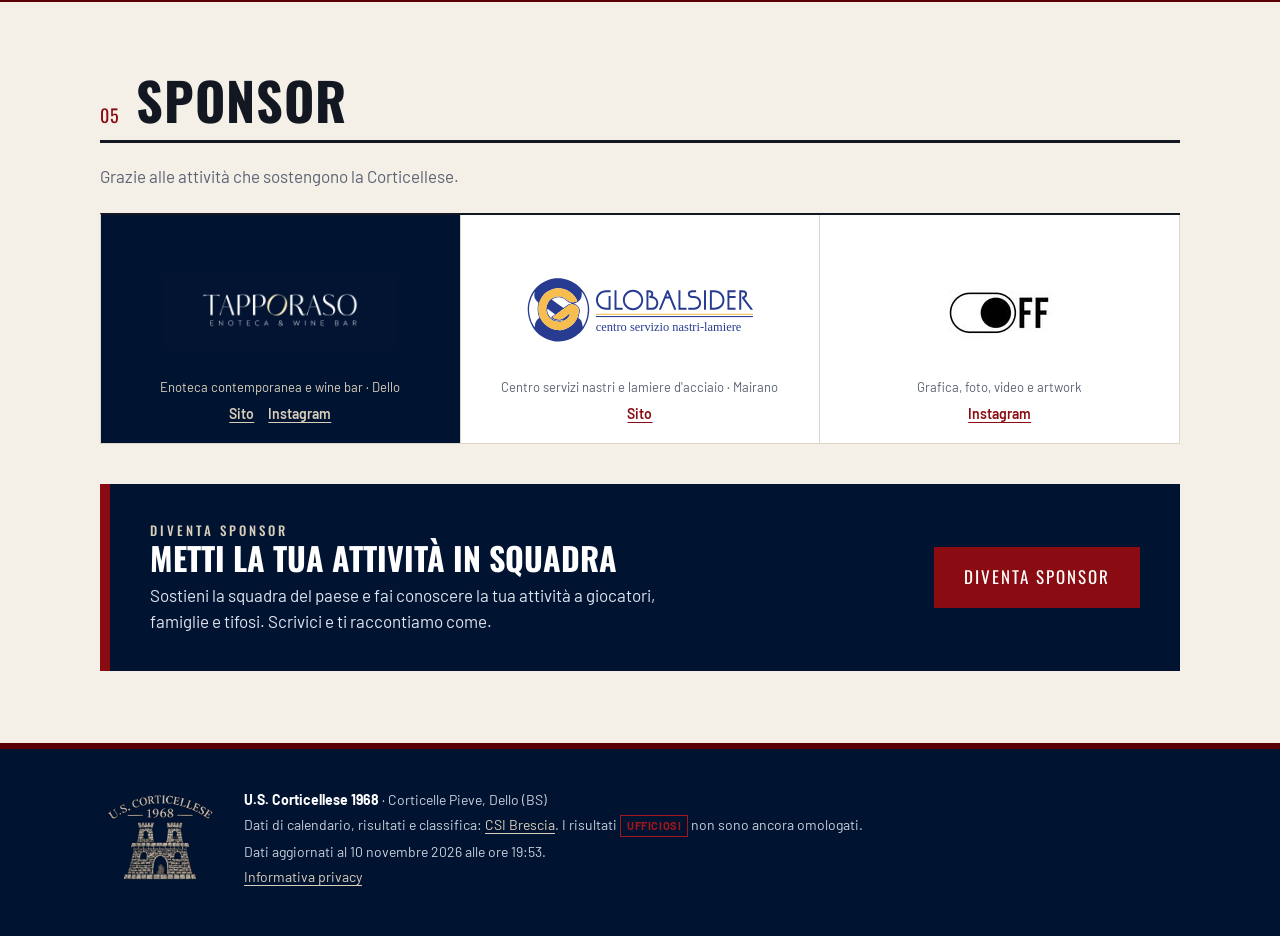
==== commit 8237a67a: "Add files via upload" ====
--- a/index.html
+++ b/index.html
@@ -11,7 +11,6 @@
   <link rel="preconnect" href="https://fonts.gstatic.com" crossorigin>
   <link href="https://fonts.googleapis.com/css2?family=Oswald:wght@500;600;700&family=Barlow:wght@400;500;600;700&family=Cormorant+Garamond:ital,wght@1,600&display=swap" rel="stylesheet">
   <link rel="stylesheet" href="style.css">
-  <link rel="alternate" type="application/rss+xml" title="U.S. Corticellese · Partite e risultati" href="feed.xml">
 </head>
 <body>
 
@@ -33,7 +32,6 @@
         <li><a href="#chi-siamo">Storia</a></li>
         <li><a href="#sponsor">Sponsor</a></li>
         <li><a href="#diventa-sponsor">Diventa sponsor</a></li>
-        <li class="voce-newsletter"><a href="#newsletter">Newsletter</a></li>
         <li class="voce-insta"><a href="https://www.instagram.com/u.s.corticellese/" target="_blank" rel="noopener">Seguici su Instagram</a></li>
       </ul>
     </div>
@@ -201,35 +199,6 @@
       </div>
     </section>
 
-    <!-- ============ NEWSLETTER ============
-         La sezione resta nascosta finché il link del modulo Brevo è "LINK-ISCRIZIONE":
-         sostituiscilo con il link del modulo (https://....sibforms.com/serve/...) per mostrarla. -->
-    <section id="newsletter" class="sezione newsletter" data-link-iscrizione="LINK-ISCRIZIONE">
-      <div class="contenitore newsletter-griglia">
-        <div>
-          <p class="occhiello">Newsletter · gratis</p>
-          <h2>Non perderti<br>nessuna partita</h2>
-          <p class="newsletter-testo">Lascia la tua email: ti scriviamo noi <strong>il giorno prima di ogni partita</strong>
-            con orario e campo, e <strong>appena c'è il risultato</strong>, con la classifica aggiornata.
-            Niente pubblicità, ti cancelli quando vuoi con un clic.</p>
-          <a class="bottone" id="bottone-iscrizione" href="LINK-ISCRIZIONE" target="_blank" rel="noopener">Iscriviti alla newsletter</a>
-          <p class="newsletter-nota">Iscrivendoti accetti di ricevere le nostre email. Leggi l'<a href="privacy.html">informativa privacy</a>.</p>
-        </div>
-        <div class="anteprima-mail" aria-hidden="true">
-          <div class="mail">
-            <span class="mail-da">U.S. Corticellese</span>
-            <strong>Promemoria: domani si gioca!</strong>
-            <span>ASD San Paolo – Corticellese · ore 21:00 · Offlaga</span>
-          </div>
-          <div class="mail">
-            <span class="mail-da">U.S. Corticellese</span>
-            <strong>Vittoria: Corticellese 9-3 Castelnuovo 05</strong>
-            <span>In classifica: 13° posto con 6 punti</span>
-          </div>
-        </div>
-      </div>
-    </section>
-
     <!-- ============ SPONSOR ============ -->
     <section id="sponsor" class="sezione">
       <div class="contenitore">
@@ -279,7 +248,7 @@
             <p>Sostieni la squadra del paese e fai conoscere la tua attività a giocatori, famiglie e tifosi.
               Scrivici e ti raccontiamo come.</p>
           </div>
-          <a class="bottone" href="mailto:piede14@yahoo.it?subject=Sponsorizzazione%20U.S.%20Corticellese&amp;body=Buongiorno%2C%0D%0Avorrei%20informazioni%20per%20diventare%20sponsor%20della%20U.S.%20Corticellese.%0D%0A%0D%0ANome%20attivit%C3%A0%3A%0D%0ATelefono%3A%0D%0A">Diventa sponsor</a>
+          <a class="bottone" href="mailto:uscorticellese@gmail.com?subject=Sponsorizzazione%20U.S.%20Corticellese&amp;body=Buongiorno%2C%0D%0Avorrei%20informazioni%20per%20diventare%20sponsor%20della%20U.S.%20Corticellese.%0D%0A%0D%0ANome%20attivit%C3%A0%3A%0D%0ATelefono%3A%0D%0A">Diventa sponsor</a>
         </div>
       </div>
     </section>
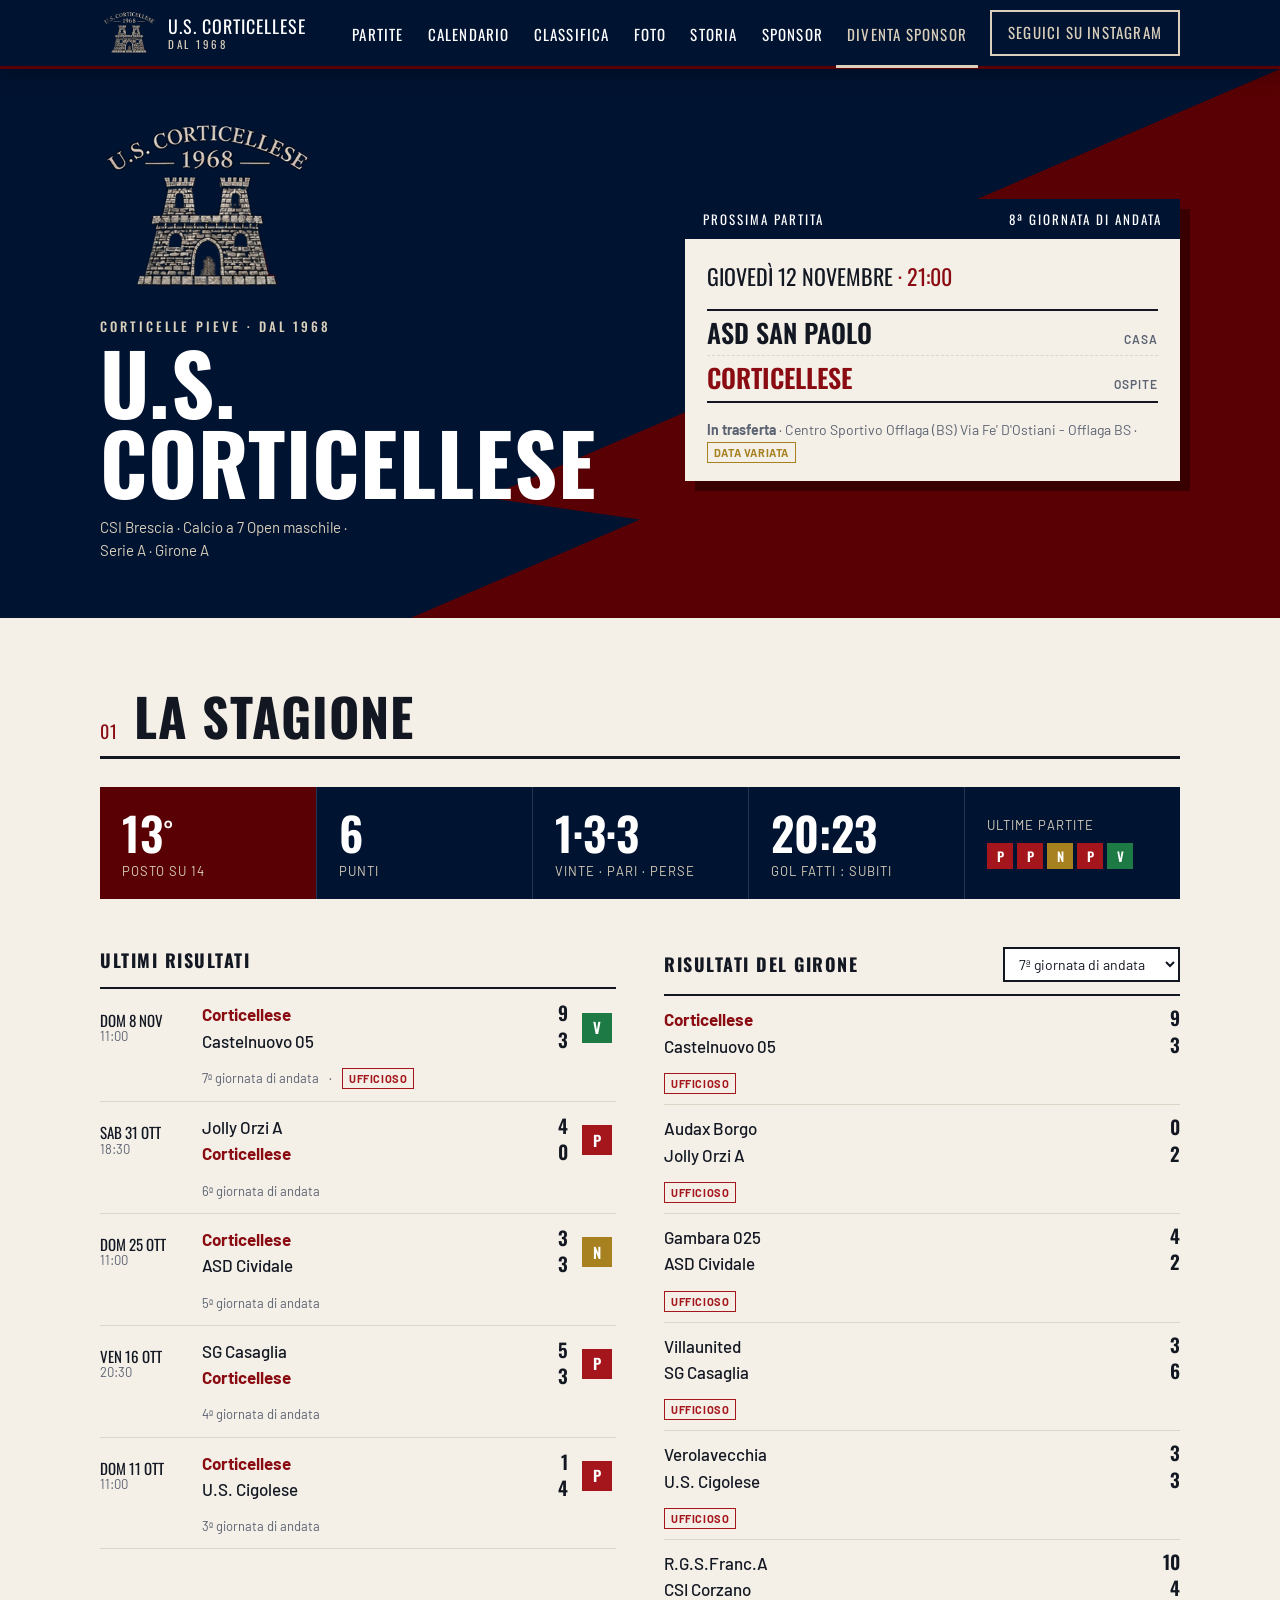
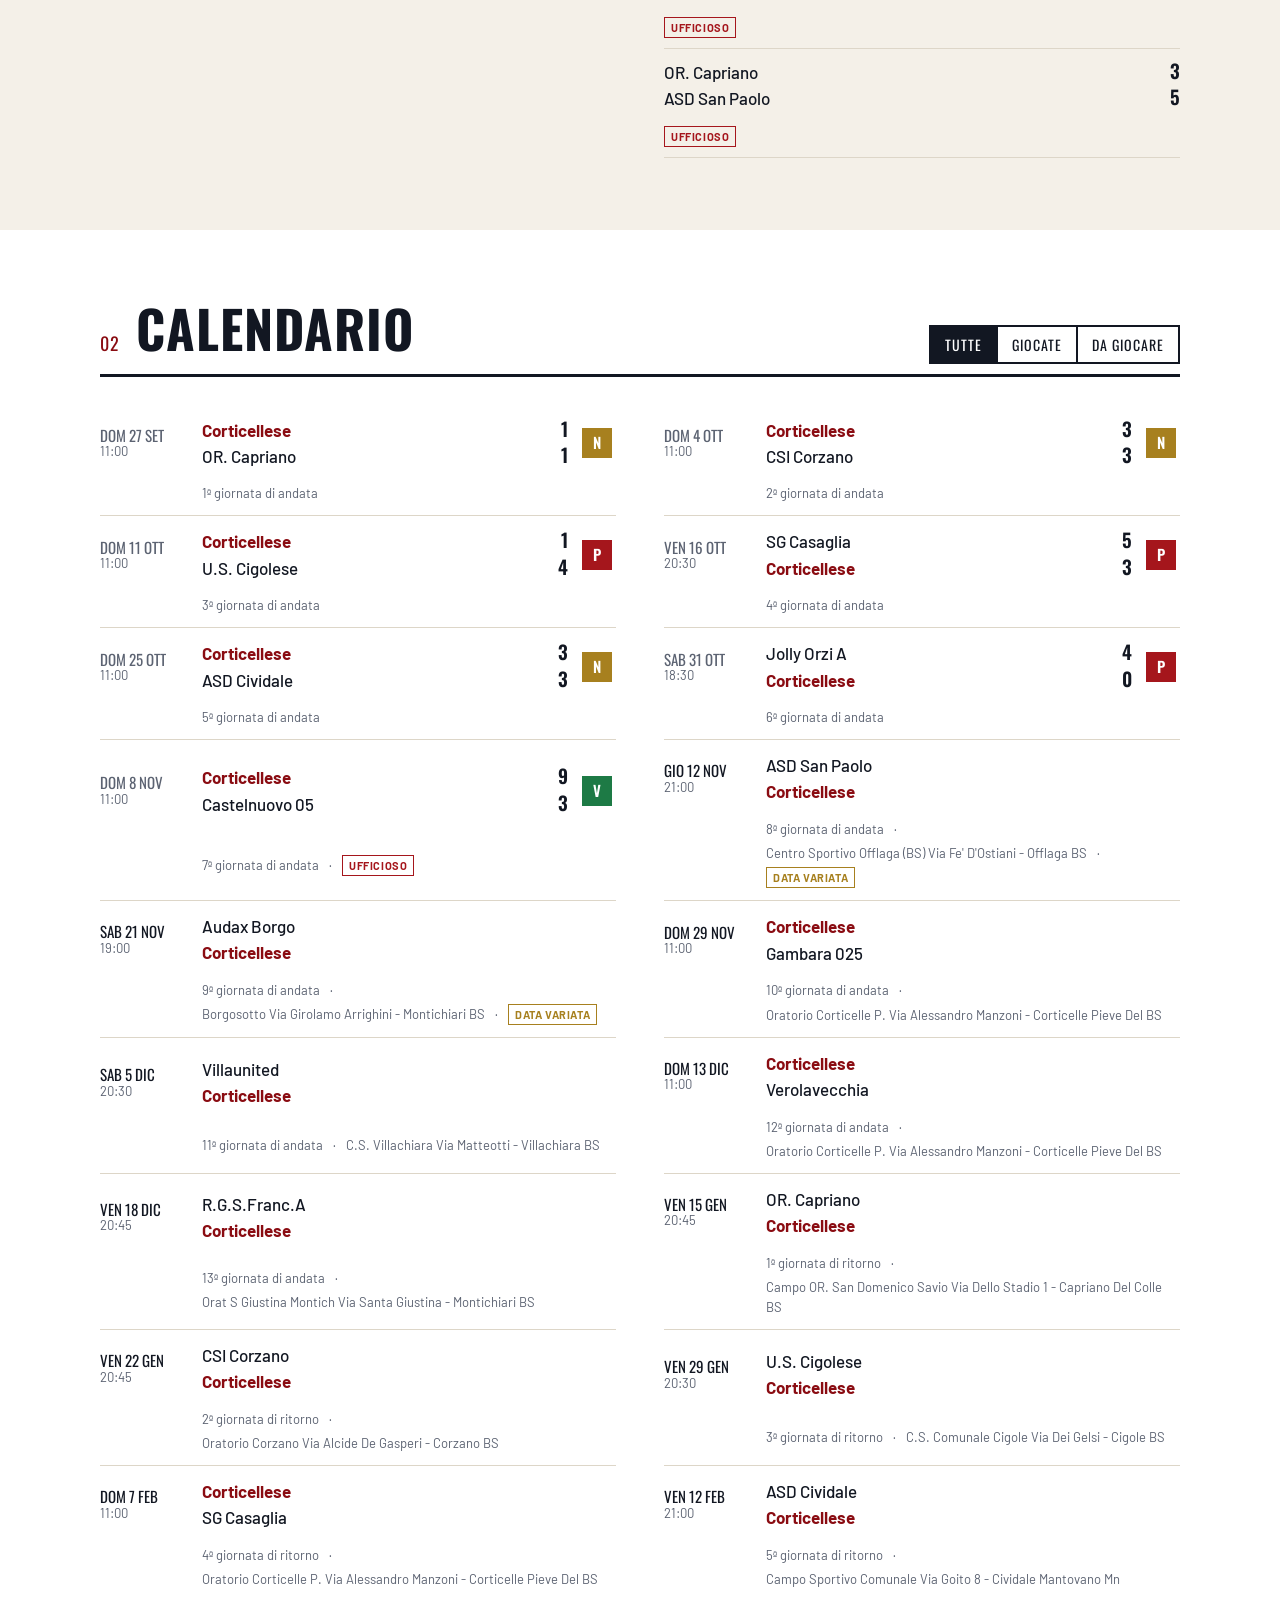
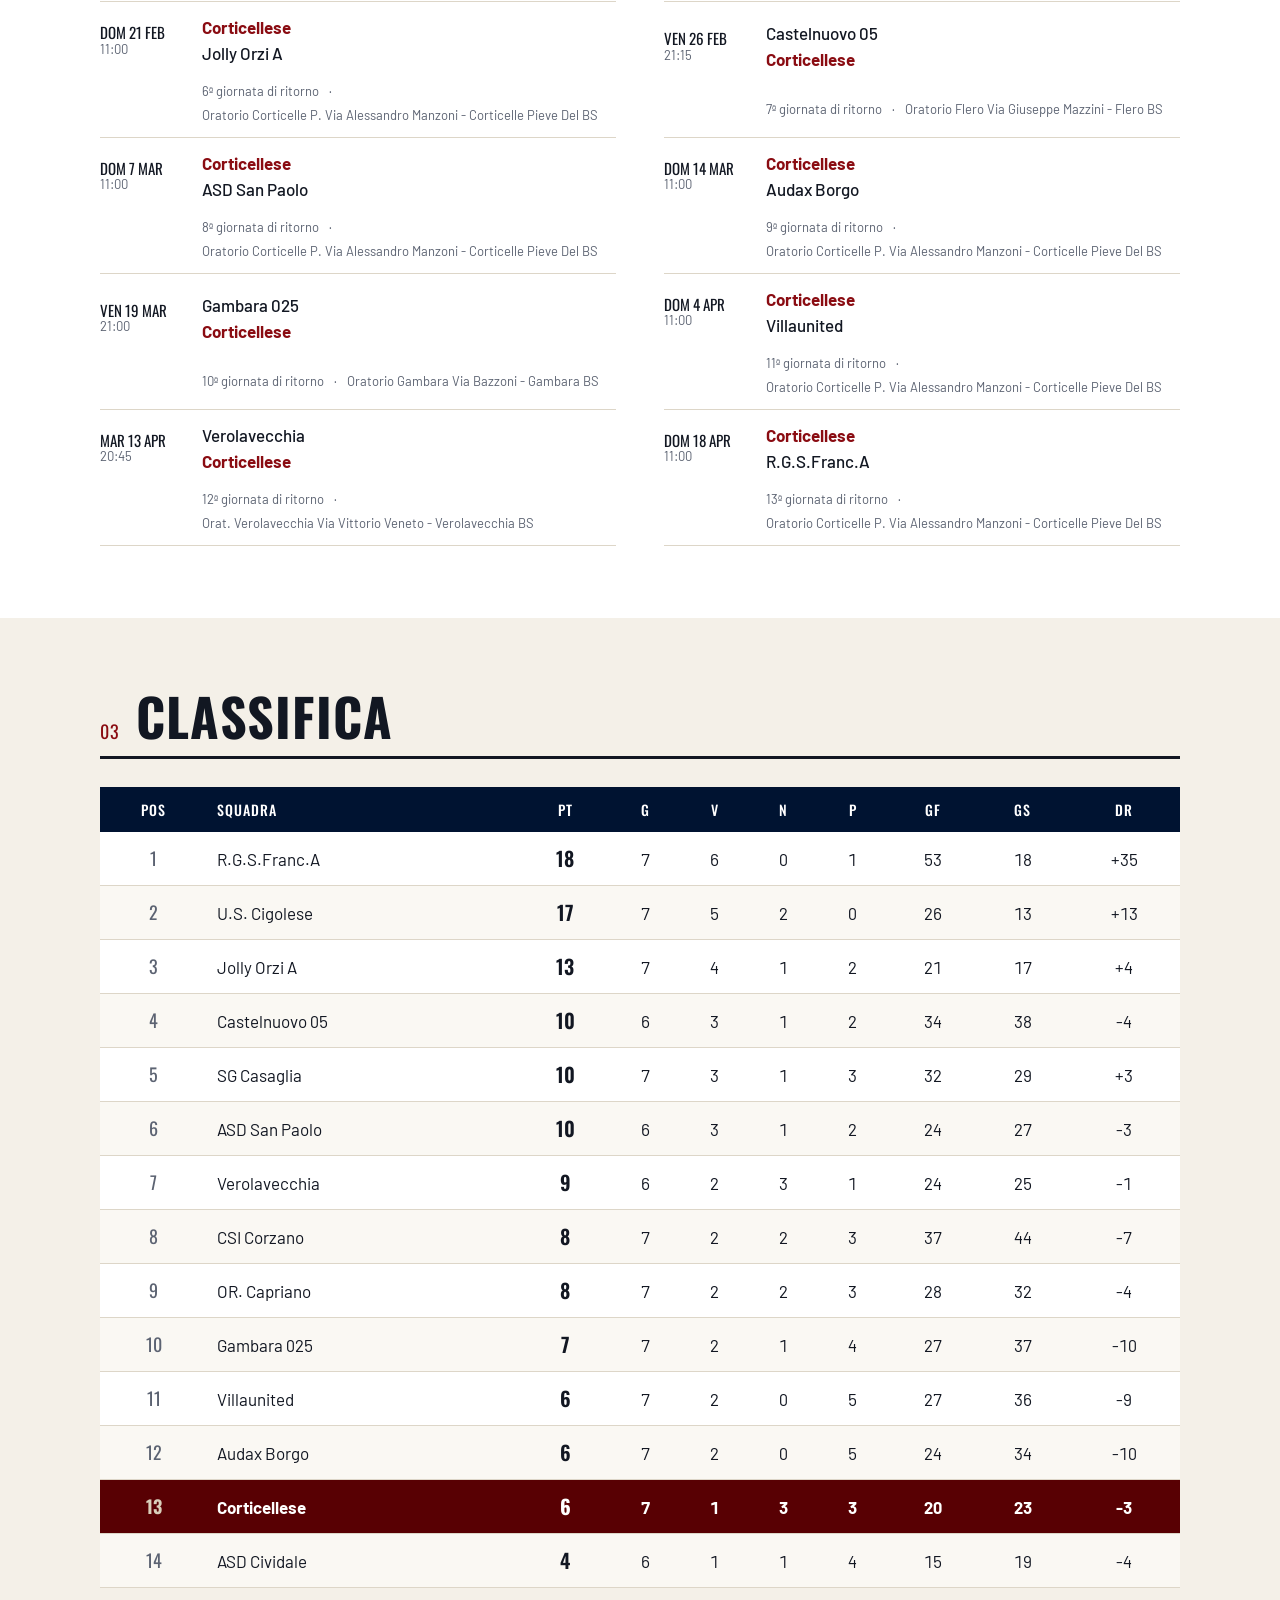
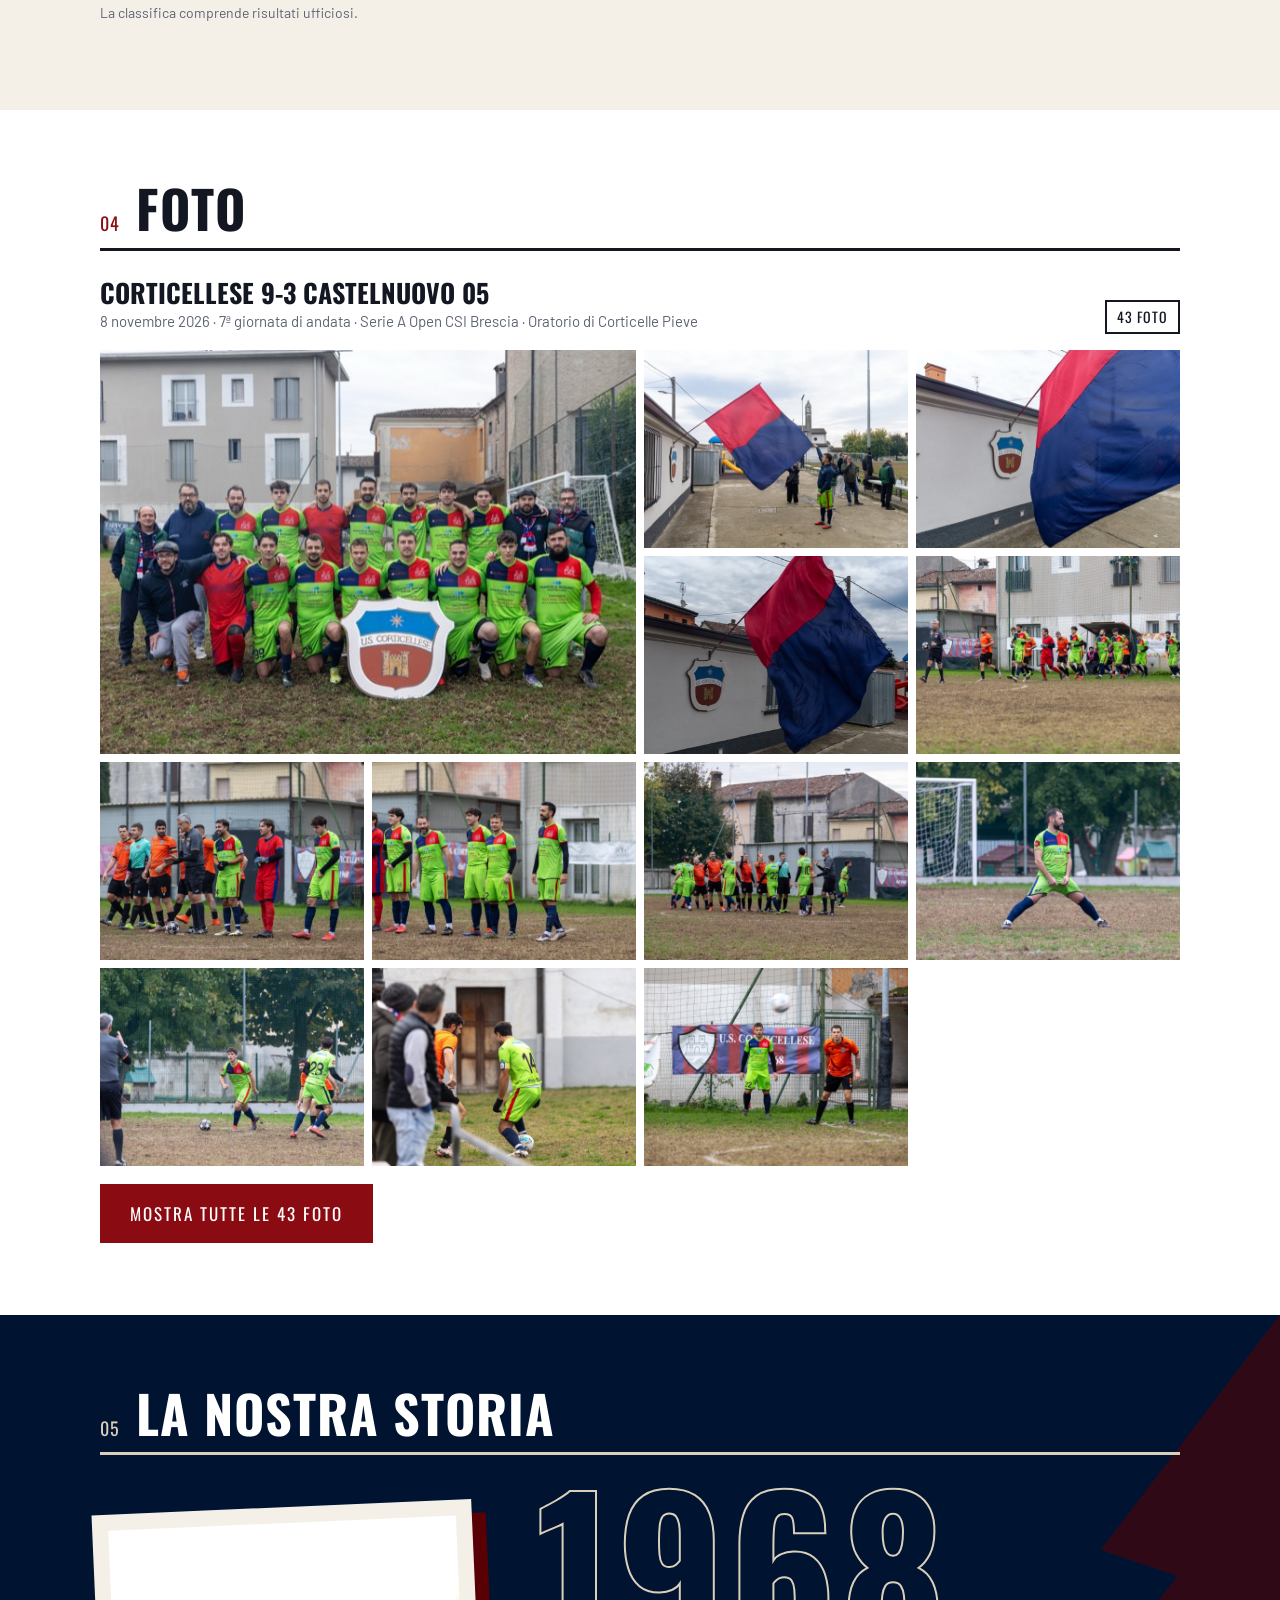
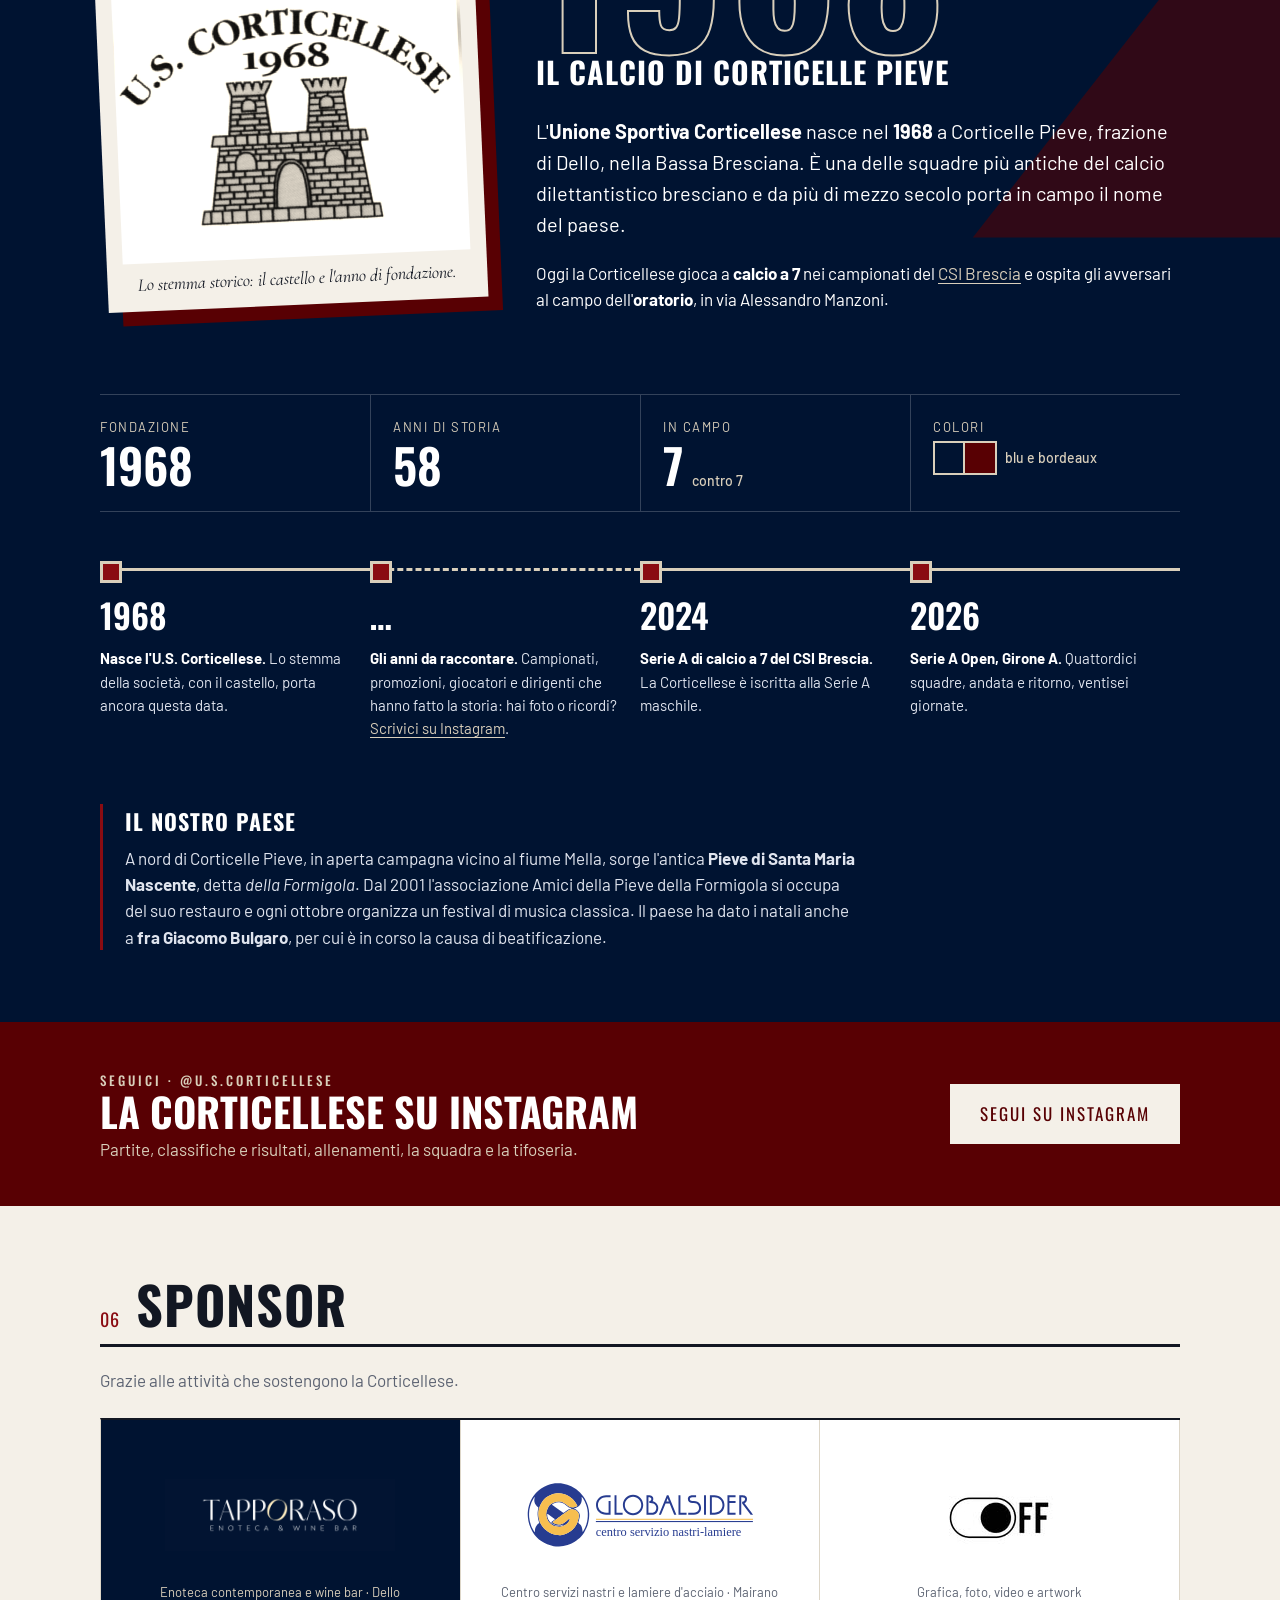
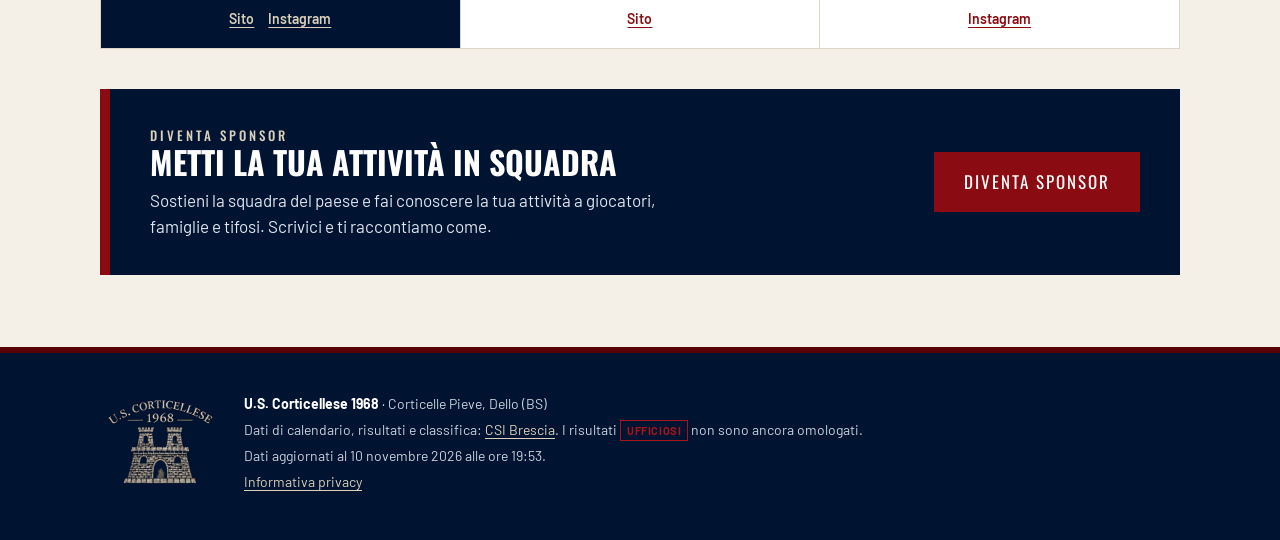
==== commit a9784170: "Add files via upload" ====
--- a/index.html
+++ b/index.html
@@ -29,6 +29,7 @@
         <li><a href="#stagione">Partite</a></li>
         <li><a href="#calendario">Calendario</a></li>
         <li><a href="#classifica">Classifica</a></li>
+        <li class="voce-foto"><a href="#foto">Foto</a></li>
         <li><a href="#chi-siamo">Storia</a></li>
         <li><a href="#sponsor">Sponsor</a></li>
         <li><a href="#diventa-sponsor">Diventa sponsor</a></li>
@@ -123,11 +124,33 @@
       </div>
     </section>
 
+    <!-- ============ FOTO ============
+         Gli album sono elencati in foto.js -->
+    <section id="foto" class="sezione chiara" hidden>
+      <div class="contenitore">
+        <header class="titolo-sezione">
+          <span class="numero-sezione">04</span>
+          <h2>Foto</h2>
+        </header>
+        <div id="album"></div>
+      </div>
+    </section>
+
+    <dialog class="galleria" id="galleria" aria-label="Foto a schermo intero">
+      <button type="button" class="galleria-chiudi" aria-label="Chiudi">✕</button>
+      <button type="button" class="galleria-freccia prec" aria-label="Foto precedente">‹</button>
+      <figure>
+        <img id="galleria-img" alt="">
+        <figcaption id="galleria-didascalia"></figcaption>
+      </figure>
+      <button type="button" class="galleria-freccia succ" aria-label="Foto successiva">›</button>
+    </dialog>
+
     <!-- ============ CHI SIAMO ============ -->
     <section id="chi-siamo" class="sezione storia">
       <div class="contenitore">
         <header class="titolo-sezione chiaro">
-          <span class="numero-sezione">04</span>
+          <span class="numero-sezione">05</span>
           <h2>La nostra storia</h2>
         </header>
 
@@ -203,7 +226,7 @@
     <section id="sponsor" class="sezione">
       <div class="contenitore">
         <header class="titolo-sezione">
-          <span class="numero-sezione">05</span>
+          <span class="numero-sezione">06</span>
           <h2>Sponsor</h2>
         </header>
         <p class="intro-sponsor">Grazie alle attività che sostengono la Corticellese.</p>
@@ -269,6 +292,7 @@
   </footer>
 
   <script src="dati.js"></script>
+  <script src="foto.js"></script>
   <script src="app.js"></script>
 </body>
 </html>
--- a/style.css
+++ b/style.css
@@ -309,35 +309,52 @@
 .bottone.chiaro { background: var(--carta); color: var(--bordeaux); border-color: var(--carta); }
 .bottone.chiaro:hover { box-shadow: 5px 5px 0 var(--blu); }
 
-/* ---------- Newsletter ---------- */
-.newsletter { background: var(--blu); color: var(--bianco); position: relative; overflow: hidden; }
-.newsletter[hidden] { display: none; }
-.newsletter::after {
-  content: ""; position: absolute; inset: 0; background: var(--bordeaux); opacity: 0.6; pointer-events: none;
-  clip-path: polygon(100% 45%, 84% 64%, 90% 66%, 72% 100%, 100% 100%);
-}
-.newsletter-griglia { position: relative; z-index: 1; display: grid; grid-template-columns: 1.1fr 1fr; gap: 56px; align-items: center; }
-.newsletter h2 {
-  font-family: var(--display); text-transform: uppercase; font-size: clamp(38px, 5.5vw, 60px); line-height: 0.98; margin: 0 0 18px;
-}
-.newsletter-testo { color: #dfe4ee; max-width: 52ch; margin: 0 0 26px; }
-.newsletter-testo strong { color: var(--bianco); }
-.newsletter-nota { font-size: 13px; color: var(--pietra); margin: 16px 0 0; }
-.newsletter-nota a { color: var(--pietra); }
-.anteprima-mail { display: grid; gap: 14px; }
-.mail {
-  background: var(--carta); color: var(--inchiostro); padding: 16px 18px 16px 22px; display: grid; gap: 3px;
-  border-left: 6px solid var(--bordeaux-vivo); box-shadow: 8px 8px 0 rgb(0 0 0 / 0.35);
-}
-.mail:nth-child(1) { transform: rotate(-1.5deg); }
-.mail:nth-child(2) { transform: rotate(1deg) translateX(24px); border-left-color: var(--vinta); }
-.mail-da { font-size: 12px; text-transform: uppercase; letter-spacing: 1.5px; color: var(--tenue); font-weight: 600; }
-.mail strong { font-family: var(--display); font-size: 21px; font-weight: 600; text-transform: uppercase; line-height: 1.15; }
-.mail span:last-child { font-size: 14px; color: var(--tenue); }
+/* ---------- Foto ---------- */
+.album + .album { margin-top: 56px; }
+.album-testa { display: flex; align-items: flex-end; justify-content: space-between; gap: 16px; margin-bottom: 16px; flex-wrap: wrap; }
+.album-testa h3 { font-family: var(--display); text-transform: uppercase; font-size: 26px; margin: 0; line-height: 1.05; }
+.album-testa p { margin: 4px 0 0; color: var(--tenue); font-size: 15px; }
+.album-conta {
+  font-family: var(--display); text-transform: uppercase; letter-spacing: 1px; font-size: 14px;
+  border: 2px solid var(--inchiostro); padding: 4px 10px;
+}
+.griglia-foto { list-style: none; margin: 0; padding: 0; display: grid; grid-template-columns: repeat(4, 1fr); gap: 8px; }
+.griglia-foto li:first-child { grid-column: span 2; grid-row: span 2; }
+.griglia-foto button {
+  display: block; width: 100%; height: 100%; padding: 0; border: 0; background: var(--blu); cursor: zoom-in;
+  aspect-ratio: 4 / 3; overflow: hidden;
+}
+.griglia-foto li:first-child button { aspect-ratio: auto; }
+.griglia-foto img { width: 100%; height: 100%; object-fit: cover; transition: transform 0.3s ease, opacity 0.3s ease; }
+.griglia-foto button:hover img { transform: scale(1.04); opacity: 0.9; }
+.griglia-foto button:focus-visible { outline: 3px solid var(--bordeaux-vivo); outline-offset: 2px; }
+
+.galleria {
+  width: 100vw; height: 100vh; max-width: none; max-height: none; margin: 0; padding: 0; border: 0;
+  background: rgb(0 8 22 / 0.96); color: var(--bianco);
+}
+.galleria[open] { display: flex; align-items: center; justify-content: center; }
+.galleria::backdrop { background: rgb(0 0 0 / 0.6); }
+.galleria figure { margin: 0; max-width: calc(100vw - 140px); text-align: center; }
+.galleria img { max-width: 100%; max-height: calc(100vh - 90px); margin: 0 auto; object-fit: contain; }
+.galleria figcaption { font-size: 14px; color: var(--pietra); margin-top: 10px; }
+.galleria button {
+  background: transparent; border: 0; color: var(--bianco); cursor: pointer; font-family: var(--display);
+}
+.galleria-chiudi { position: absolute; top: 14px; right: 18px; font-size: 28px; padding: 6px 10px; }
+.galleria-freccia { font-size: 64px; line-height: 1; padding: 10px 18px; opacity: 0.8; }
+.galleria-freccia:hover, .galleria-chiudi:hover { opacity: 1; color: var(--pietra); }
 .menu-voci li[hidden] { display: none; }
 @media (max-width: 900px) {
-  .newsletter-griglia { grid-template-columns: 1fr; gap: 36px; }
-  .mail:nth-child(2) { transform: rotate(1deg); margin-right: 8px; }
+  .griglia-foto { grid-template-columns: repeat(3, 1fr); }
+}
+@media (max-width: 560px) {
+  .griglia-foto { grid-template-columns: repeat(2, 1fr); gap: 6px; }
+  .galleria figure { max-width: 100vw; }
+  .galleria-freccia { position: absolute; bottom: 10px; font-size: 48px; }
+  .galleria-freccia.prec { left: 10px; }
+  .galleria-freccia.succ { right: 10px; }
+  .galleria img { max-height: calc(100vh - 150px); }
 }
 
 /* ---------- Sponsor ---------- */
@@ -416,3 +433,7 @@
 }
 /* rete di sicurezza contro lo scorrimento orizzontale */
 html, body { overflow-x: clip; }
+
+/* Foto: elementi nascosti e tasto "Mostra tutte" */
+.griglia-foto li[hidden] { display: none; }
+.mostra-tutte { margin-top: 18px; cursor: pointer; }
